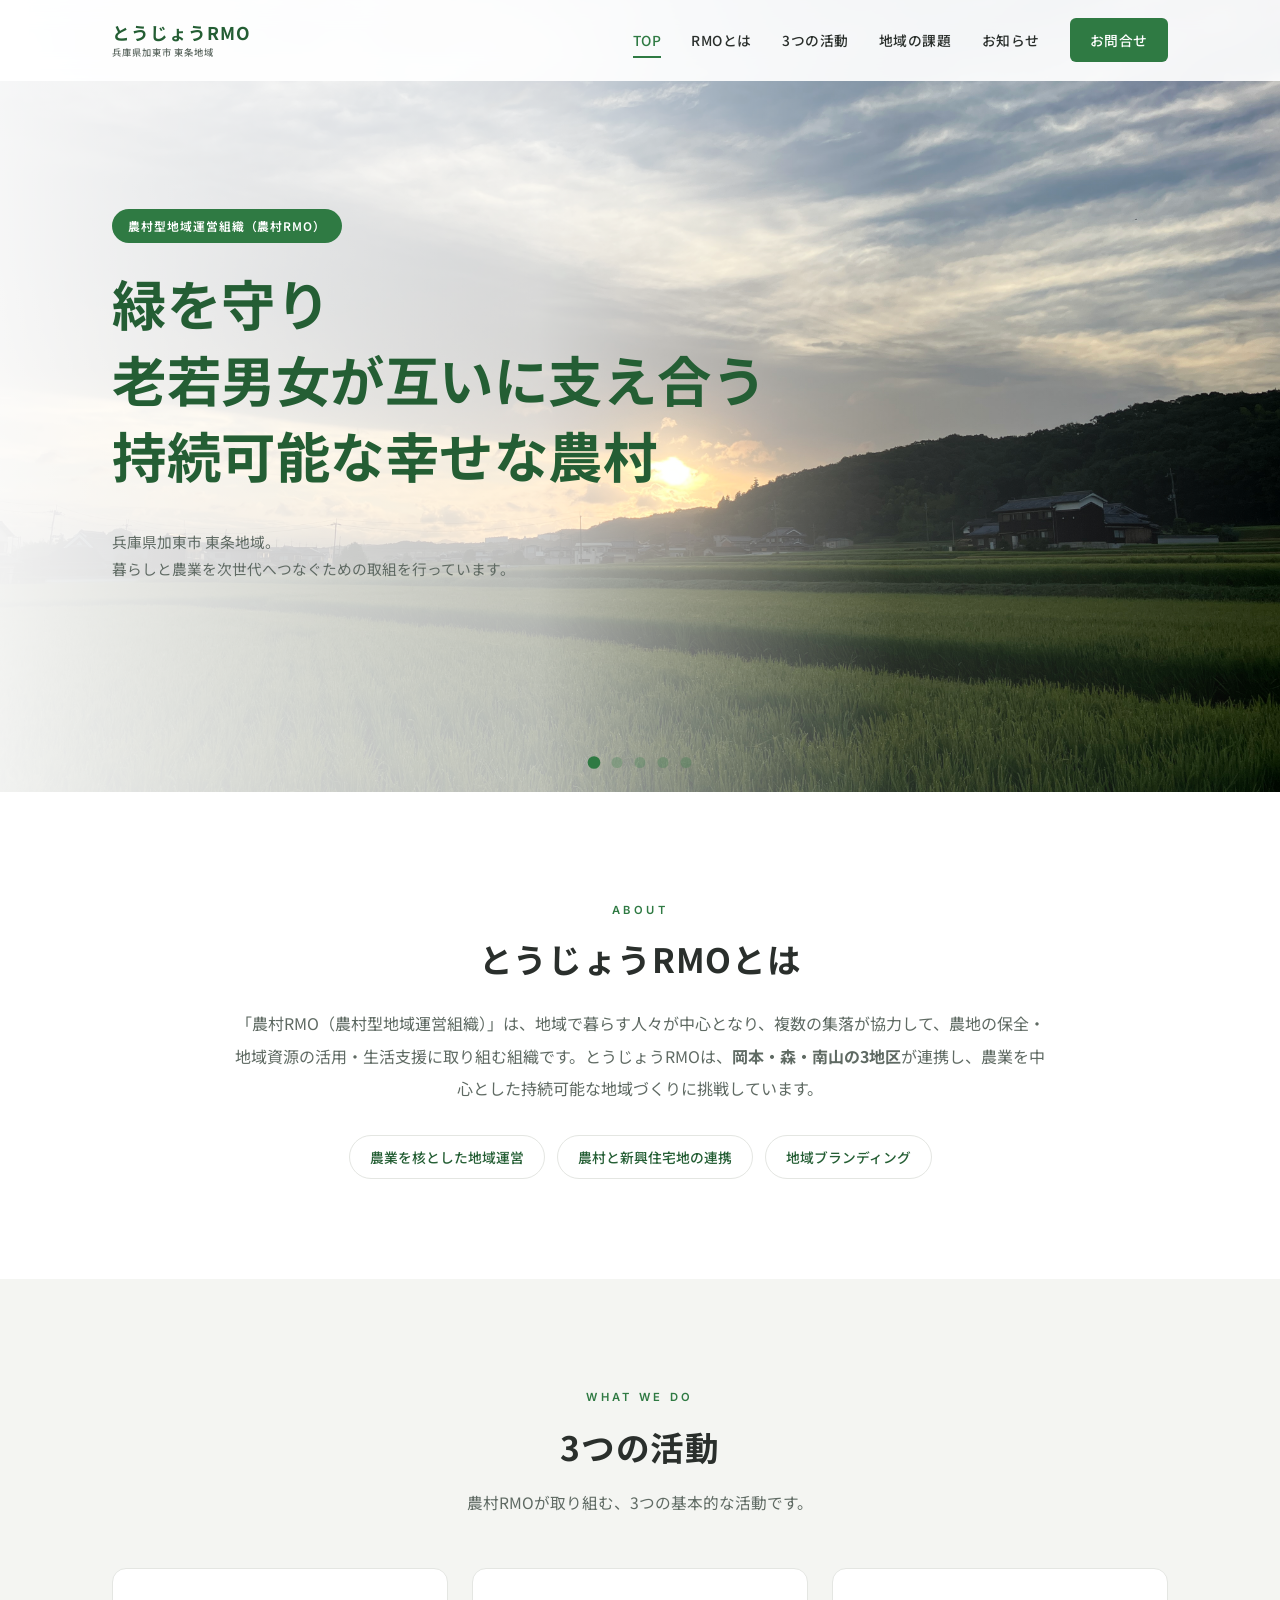
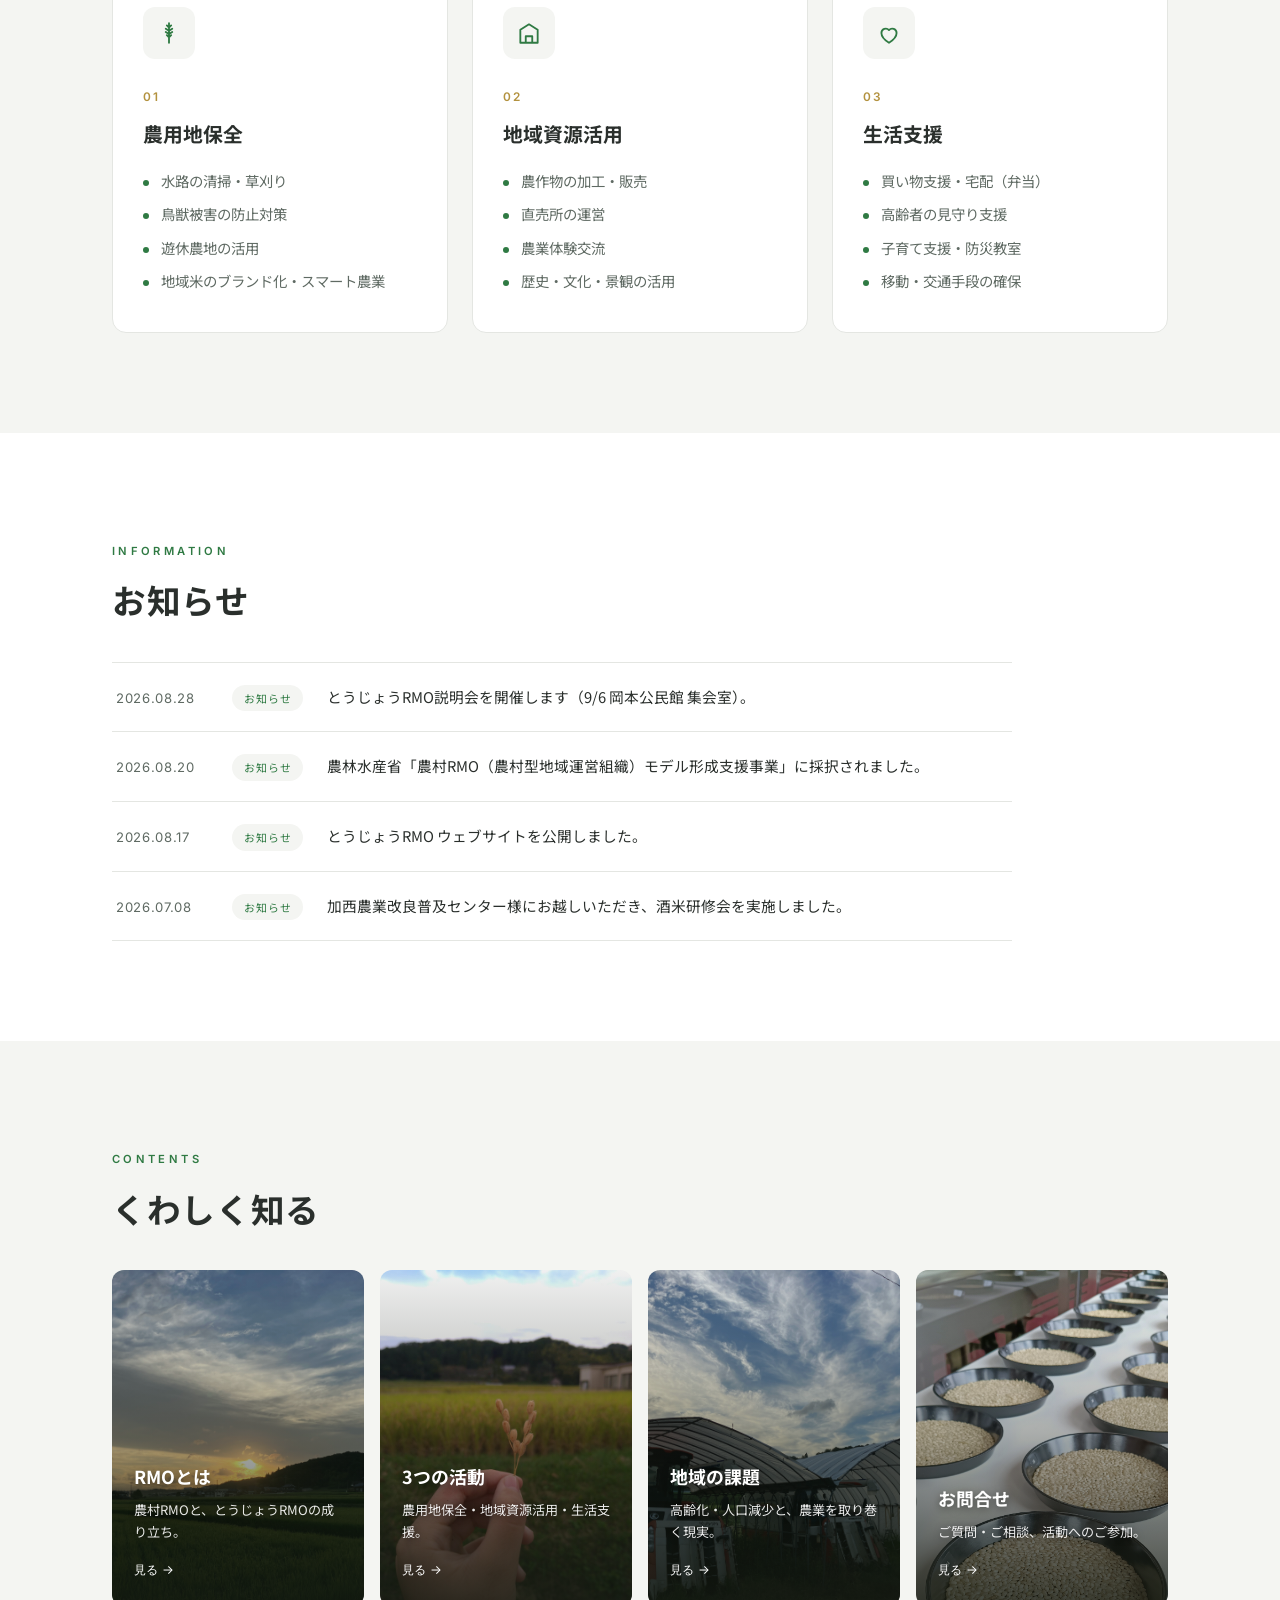
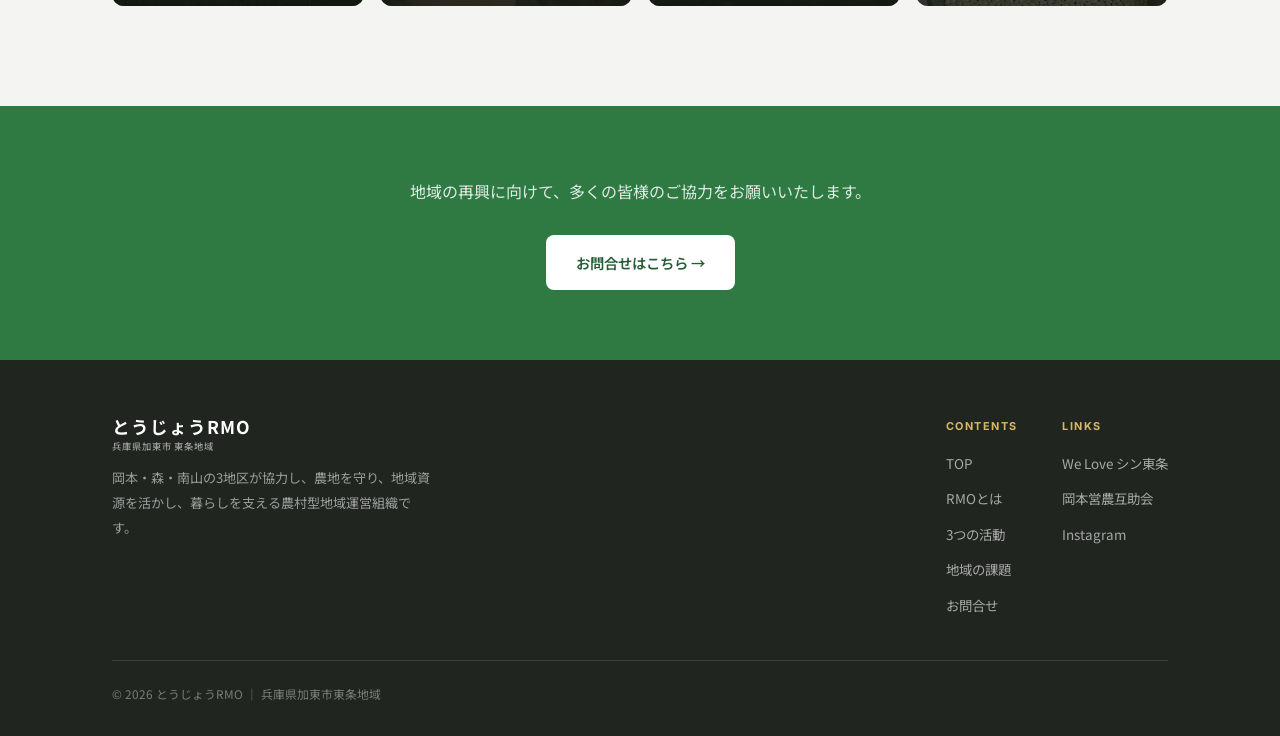
==== index.html @ 8dfe9c31 "Update index.html" ====
<!DOCTYPE html>
<html lang="ja">
<head>
<meta charset="UTF-8">
<meta name="viewport" content="width=device-width, initial-scale=1.0, viewport-fit=cover">
<title>とうじょうRMO ｜ 緑を守り 老若男女が互いに支え合う 持続可能な幸せな農村</title>
<meta name="description" content="兵庫県加東市東条地域の農村型地域運営組織（農村RMO）。岡本・森・南山3地区が協力、農用地保全・地域資源活用・生活支援に取り組みます。">
<link rel="preconnect" href="https://fonts.googleapis.com">
<link rel="preconnect" href="https://fonts.gstatic.com" crossorigin>
<link href="https://fonts.googleapis.com/css2?family=Noto+Sans+JP:wght@400;500;600;700&family=Inter:wght@400;500;600;700&display=swap" rel="stylesheet">
<link rel="stylesheet" href="style.css">
</head>
<body>
<!-- ===== ヘッダー（common.js が挿入） ===== -->
<div id="site-header"></div>
<!-- ===== ヒーロー（自動スライド／3秒で分かる） ===== -->
<section class="hero">
  <div class="slides" id="slides">
    <div class="slide active"><img src="images/hero1.jpg" alt="東条地域の田園風景"></div>
    <div class="slide"><img src="images/hero2.jpg" alt="東条地域の田園風景"></div>
    <div class="slide"><img src="images/hero3.jpg" alt="東条地域の田園風景"></div>
    <div class="slide"><img src="images/hero4.jpg" alt="東条地域の田園風景"></div>
    <div class="slide"><img src="images/hero5.jpg" alt="東条地域の田園風景"></div>
  </div>
  <div class="wrap hero-copy">
    <span class="badge">農村型地域運営組織（農村RMO）</span>
    <h1>緑を守り<br>老若男女が互いに支え合う<br>持続可能な幸せな農村</h1>
    <p class="sub">兵庫県加東市 東条地域。<br>暮らしと農業を次世代へつなぐための取組を行っています。</p>
  </div>
  <div class="hero-dots" id="heroDots">
    <button class="active" data-i="0" aria-label="スライド1"></button>
    <button data-i="1" aria-label="スライド2"></button>
    <button data-i="2" aria-label="スライド3"></button>
    <button data-i="3" aria-label="スライド4"></button>
    <button data-i="4" aria-label="スライド5"></button>
  </div>
</section>
<!-- ===== とうじょうRMOとは（要約） ===== -->
<section class="section">
  <div class="wrap">
    <div class="intro reveal">
      <span class="eyebrow">About</span>
      <h2 class="sec-title">とうじょうRMOとは</h2>
      <p>「農村RMO（農村型地域運営組織）」は、地域で暮らす人々が中心となり、複数の集落が協力して、農地の保全・地域資源の活用・生活支援に取り組む組織です。とうじょうRMOは、<b>岡本・森・南山の3地区</b>が連携し、農業を中心とした持続可能な地域づくりに挑戦しています。</p>
      <div class="keywords">
        <span>農業を核とした地域運営</span>
        <span>農村と新興住宅地の連携</span>
        <span>地域ブランディング</span>
      </div>
    </div>
  </div>
</section>
<!-- ===== 3つの活動（Word準拠） ===== -->
<section class="section gray">
  <div class="wrap">
    <div class="acts-head reveal">
      <span class="eyebrow">What We Do</span>
      <h2 class="sec-title">3つの活動</h2>
      <p class="sec-lead" style="margin-left:auto;margin-right:auto;">農村RMOが取り組む、3つの基本的な活動です。</p>
    </div>
    <div class="acts">
      <div class="act reveal">
        <div class="ic">
          <svg width="26" height="26" viewBox="0 0 24 24" fill="none"><path d="M12 3v18 M12 7l-2-2 M12 10l-3-2 M12 13l-3-2 M12 16l-2-2 M12 7l2-2 M12 10l3-2 M12 13l3-2 M12 16l2-2" stroke="#2f7a43" stroke-width="1.7" stroke-linecap="round" stroke-linejoin="round"/></svg>
        </div>
        <span class="no">01</span>
        <h3>農用地保全</h3>
        <ul>
          <li>水路の清掃・草刈り</li>
          <li>鳥獣被害の防止対策</li>
          <li>遊休農地の活用</li>
          <li>地域米のブランド化・スマート農業</li>
        </ul>
      </div>
      <div class="act reveal">
        <div class="ic">
          <svg width="26" height="26" viewBox="0 0 24 24" fill="none"><path d="M4 21V9l8-5 8 5v12M4 21h16M9 21v-6h6v6" stroke="#2f7a43" stroke-width="1.7" stroke-linecap="round" stroke-linejoin="round"/></svg>
        </div>
        <span class="no">02</span>
        <h3>地域資源活用</h3>
        <ul>
          <li>農作物の加工・販売</li>
          <li>直売所の運営</li>
          <li>農業体験交流</li>
          <li>歴史・文化・景観の活用</li>
        </ul>
      </div>
      <div class="act reveal">
        <div class="ic">
          <svg width="26" height="26" viewBox="0 0 24 24" fill="none"><path d="M12 21s-7-4.35-7-9a4 4 0 0 1 7-2.65A4 4 0 0 1 19 12c0 4.65-7 9-7 9z" stroke="#2f7a43" stroke-width="1.7" stroke-linecap="round" stroke-linejoin="round"/></svg>
        </div>
        <span class="no">03</span>
        <h3>生活支援</h3>
        <ul>
          <li>買い物支援・宅配（弁当）</li>
          <li>高齢者の見守り支援</li>
          <li>子育て支援・防災教室</li>
          <li>移動・交通手段の確保</li>
        </ul>
      </div>
    </div>
  </div>
</section>
<!-- ===== お知らせ（JSONで管理） ===== -->
<section class="section" id="news">
  <div class="wrap">
    <div class="acts-head reveal" style="text-align:left;margin-bottom:36px;">
      <span class="eyebrow">Information</span>
      <h2 class="sec-title">お知らせ</h2>
    </div>
    <div class="news-list reveal" id="newsList"></div>
  </div>
</section>
<!-- ===== コンテンツ ナビ（各タイルにヒーロー画像／リンク先ページと同じ画像） ===== -->
<section class="section gray">
  <div class="wrap">
    <div class="acts-head reveal" style="text-align:left;margin-bottom:36px;">
      <span class="eyebrow">Contents</span>
      <h2 class="sec-title">くわしく知る</h2>
    </div>
    <div class="menu-grid reveal">
      <a href="about.html" class="menu-card">
        <img src="images/hero1.jpg" alt="RMOとは">
        <div class="menu-body">
          <h3>RMOとは</h3>
          <p>農村RMOと、とうじょうRMOの成り立ち。</p>
          <span class="go">見る →</span>
        </div>
      </a>
      <a href="solutions.html" class="menu-card">
        <img src="images/hero2.jpg" alt="3つの活動">
        <div class="menu-body">
          <h3>3つの活動</h3>
          <p>農用地保全・地域資源活用・生活支援。</p>
          <span class="go">見る →</span>
        </div>
      </a>
      <a href="challenges.html" class="menu-card">
        <img src="images/hero3.jpg" alt="地域の課題">
        <div class="menu-body">
          <h3>地域の課題</h3>
          <p>高齢化・人口減少と、農業を取り巻く現実。</p>
          <span class="go">見る →</span>
        </div>
      </a>
      <a href="contact.html" class="menu-card">
        <img src="images/hero4.jpg" alt="お問合せ">
        <div class="menu-body">
          <h3>お問合せ</h3>
          <p>ご質問・ご相談、活動へのご参加。</p>
          <span class="go">見る →</span>
        </div>
      </a>
    </div>
  </div>
</section>
<!-- ===== CTA ===== -->
<section class="cta">
  <div class="wrap">
    <p>地域の再興に向けて、多くの皆様のご協力をお願いいたします。</p>
    <a href="contact.html" class="btn">お問合せはこちら →</a>
  </div>
</section>
<!-- ===== フッター（common.js が挿入） ===== -->
<div id="site-footer"></div>

<!-- 共通のメニューバー・フッター・メニュー動作・reveal は common.js が担当 -->
<script src="common.js"></script>
<script>
/* ↓ このページ（トップ）だけの動き：ヒーロースライド と お知らせ読み込み */

/* ヒーロー自動スライド */
const slides=[...document.querySelectorAll('.slide')];
const dots=[...document.querySelectorAll('.hero-dots button')];
let cur=0,timer;
function show(i){cur=i;slides.forEach((s,n)=>s.classList.toggle('active',n===i));dots.forEach((b,n)=>b.classList.toggle('active',n===i));}
function next(){show((cur+1)%slides.length);}
function play(){timer=setInterval(next,5000);}
dots.forEach(b=>b.addEventListener('click',()=>{show(+b.dataset.i);clearInterval(timer);play();}));
play();

/* お知らせ（news.json） */
fetch('news.json').then(r=>r.json()).then(items=>{
  document.getElementById('newsList').innerHTML=items.map(n=>{
    const d=new Date(n.date);
    const date=`${d.getFullYear()}.${String(d.getMonth()+1).padStart(2,'0')}.${String(d.getDate()).padStart(2,'0')}`;
    const title=n.url?`<a class="title" href="${n.url}">${n.title}</a>`:`<span class="title">${n.title}</span>`;
    return `<div class="news-item"><span class="date">${date}</span><span class="cat">${n.category}</span>${title}</div>`;
  }).join('');
}).catch(()=>{});
</script>
</body>
</html>
---- style.css ----
/* =========================================================
   とうじょうRMO  共通スタイル  style.css
   白ベース × 薄いグレーの、シンプルで分かりやすいデザイン
   ========================================================= */
*,*::before,*::after{margin:0;padding:0;box-sizing:border-box;}
:root{
  --green:#2f7a43;        /* 見出し・ボタン・リンク */
  --green-deep:#245e34;
  --ink:#2a2f2c;          /* 本文 */
  --ink-soft:#5f6a63;     /* 補足文 */
  --line:#e4e6e2;         /* 罫線 */
  --white:#ffffff;
  --gray:#f4f5f2;         /* 薄いグレー背景 */
  --gray2:#eef0ec;
  --gold:#b3923f;
  --ease:cubic-bezier(.22,.61,.36,1);
}
html{scroll-behavior:smooth;-webkit-font-smoothing:antialiased;}
body{
  font-family:"Noto Sans JP",sans-serif;
  color:var(--ink);
  background:var(--white);
  line-height:1.9;
  font-weight:400;
  overflow-x:hidden;
}
img{max-width:100%;display:block;}
a{color:inherit;text-decoration:none;}
.wrap{max-width:1120px;margin:0 auto;padding:0 32px;}
/* ---------- 見出し部品 ---------- */
.eyebrow{
  font-family:"Inter",sans-serif;font-weight:600;letter-spacing:.3em;
  font-size:.7rem;text-transform:uppercase;color:var(--green);
}
.sec-title{
  font-weight:700;font-size:clamp(1.5rem,3.4vw,2.1rem);
  color:var(--ink);line-height:1.5;margin-top:12px;letter-spacing:.02em;
}
.sec-lead{margin-top:16px;color:var(--ink-soft);font-weight:400;font-size:.98rem;max-width:660px;}
/* ---------- ヘッダー ---------- */
header{
  position:fixed;top:0;left:0;right:0;z-index:100;
  padding:18px 0;background:rgba(255,255,255,.92);
  backdrop-filter:blur(12px);transition:.4s var(--ease);
  border-bottom:1px solid transparent;
}
header.scrolled{padding:12px 0;border-bottom:1px solid var(--line);box-shadow:0 4px 20px -16px rgba(0,0,0,.3);}
.nav{display:flex;align-items:center;justify-content:space-between;}
.logo{display:flex;flex-direction:column;justify-content:center;
  font-weight:700;letter-spacing:.06em;font-size:1.1rem;color:var(--green-deep);
  line-height:1.3;white-space:nowrap;}
.logo small{display:block;font-family:"Noto Sans JP";font-weight:500;
  font-size:.58rem;letter-spacing:.1em;color:var(--ink-soft);margin-top:1px;white-space:nowrap;}
.nav-links{display:flex;gap:30px;align-items:center;}
.nav-links a{font-size:.86rem;font-weight:500;letter-spacing:.04em;color:var(--ink);
  position:relative;transition:color .3s;}
.nav-links a::after{content:"";position:absolute;left:0;bottom:-5px;width:0;height:2px;
  background:var(--green);transition:width .3s var(--ease);}
.nav-links a:hover{color:var(--green);}
.nav-links a:hover::after{width:100%;}
.nav-links .btn-nav{background:var(--green);color:#fff;padding:9px 20px;border-radius:6px;}
.nav-links .btn-nav::after{display:none;}
.nav-links .btn-nav:hover{background:var(--green-deep);color:#fff;}
/* いま開いているページのメニューを強調 */
.nav-links a.current{color:var(--green);}
.nav-links a.current::after{width:100%;}
.nav-links .btn-nav.current{color:#fff;}
.burger{display:none;flex-direction:column;gap:6px;background:none;border:none;cursor:pointer;padding:8px;z-index:110;}
.burger span{width:24px;height:2px;background:var(--ink);transition:.3s;}
.burger.open span:nth-child(1){transform:translateY(8px) rotate(45deg);}
.burger.open span:nth-child(2){opacity:0;}
.burger.open span:nth-child(3){transform:translateY(-8px) rotate(-45deg);}
/* ---------- ヒーロー（自動スライド） ---------- */
.hero{position:relative;height:88vh;min-height:540px;overflow:hidden;background:var(--gray);}
.slides{position:absolute;inset:0;}
.slide{position:absolute;inset:0;opacity:0;transition:opacity 1.4s var(--ease);}
.slide.active{opacity:1;}
.slide::after{content:"";position:absolute;inset:0;
  background:linear-gradient(90deg,rgba(255,255,255,.94) 0%,rgba(255,255,255,.7) 42%,rgba(255,255,255,.15) 70%,transparent 100%);}
.slide img{width:100%;height:100%;object-fit:cover;
  animation:zoom 9s ease-in-out infinite alternate;}
@keyframes zoom{from{transform:scale(1);}to{transform:scale(1.08);}}
.hero-copy{position:absolute;inset:0;z-index:3;display:flex;flex-direction:column;justify-content:center;}
.hero-copy .badge{display:inline-block;align-self:flex-start;background:var(--green);color:#fff;
  font-size:.74rem;font-weight:600;letter-spacing:.08em;padding:6px 16px;border-radius:30px;margin-bottom:22px;}
.hero-copy h1{font-weight:700;font-size:clamp(1.9rem,5vw,3.4rem);line-height:1.4;
  color:var(--green-deep);margin-bottom:20px;letter-spacing:.01em;}
.hero-copy .lead{font-weight:500;max-width:520px;color:var(--ink);font-size:clamp(.98rem,2vw,1.12rem);line-height:1.9;}
.hero-copy .sub{font-weight:400;max-width:480px;color:var(--ink-soft);font-size:.92rem;margin-top:14px;}
.hero-dots{position:absolute;bottom:24px;left:50%;transform:translateX(-50%);
  z-index:4;display:flex;gap:12px;}
.hero-dots button{width:11px;height:11px;padding:0;border:none;border-radius:50%;
  background:rgba(47,122,67,.28);cursor:pointer;transition:background .3s,transform .3s;}
.hero-dots button:hover{background:rgba(47,122,67,.55);}
.hero-dots button.active{background:var(--green);transform:scale(1.15);}
/* ---------- セクション ---------- */
.section{padding:100px 0;}
.section.gray{background:var(--gray);}
/* ---------- とうじょうRMOとは（要約ブロック） ---------- */
.intro{max-width:820px;margin:0 auto;text-align:center;}
.intro .sec-title{margin-bottom:22px;}
.intro p{color:var(--ink-soft);font-size:1rem;line-height:2.05;}
.intro .keywords{display:flex;flex-wrap:wrap;gap:12px;justify-content:center;margin-top:30px;}
.intro .keywords span{background:var(--white);border:1px solid var(--line);border-radius:30px;
  padding:8px 20px;font-size:.86rem;color:var(--green-deep);font-weight:500;}
/* ---------- 3つの活動カード ---------- */
.acts-head{text-align:center;margin-bottom:50px;}
.acts{display:grid;grid-template-columns:repeat(3,1fr);gap:24px;}
.act{background:var(--white);border:1px solid var(--line);border-radius:14px;
  padding:38px 30px;transition:transform .4s var(--ease),box-shadow .4s var(--ease);}
.act:hover{transform:translateY(-6px);box-shadow:0 24px 50px -34px rgba(0,0,0,.4);}
.act .ic{width:52px;height:52px;border-radius:12px;background:var(--gray);
  display:flex;align-items:center;justify-content:center;margin-bottom:20px;}
.act .no{font-family:"Inter";font-size:.74rem;letter-spacing:.16em;color:var(--gold);font-weight:600;}
.act h3{font-weight:700;font-size:1.24rem;color:var(--ink);margin:6px 0 16px;}
.act ul{list-style:none;display:flex;flex-direction:column;gap:9px;}
.act ul li{position:relative;padding-left:18px;font-size:.9rem;font-weight:400;color:var(--ink-soft);line-height:1.7;}
.act ul li::before{content:"";position:absolute;left:0;top:11px;width:6px;height:6px;border-radius:50%;background:var(--green);}
/* ---------- ニュース ---------- */
.news-list{border-top:1px solid var(--line);max-width:900px;}
.news-item{display:flex;gap:24px;align-items:baseline;flex-wrap:wrap;
  padding:20px 4px;border-bottom:1px solid var(--line);transition:background .3s;}
.news-item:hover{background:rgba(47,122,67,.04);}
.news-item .date{font-family:"Inter";font-size:.82rem;color:var(--ink-soft);letter-spacing:.05em;min-width:92px;}
.news-item .cat{font-size:.68rem;letter-spacing:.08em;color:var(--green);
  background:var(--gray);border-radius:20px;padding:3px 12px;white-space:nowrap;}
.news-item .title{flex:1;min-width:200px;font-size:.92rem;color:var(--ink);}
.news-item a.title:hover{color:var(--green);}
/* ---------- コンテンツ ナビ ---------- */
.menu-grid{display:grid;grid-template-columns:repeat(4,1fr);gap:16px;}
/* 画像の上に文字を重ね、ヒーロー同様のグラデーション網掛けで文字をはっきりさせる */
.menu-card{position:relative;display:block;border-radius:12px;overflow:hidden;
  aspect-ratio:3/4;background:var(--gray);
  transition:transform .3s var(--ease),box-shadow .3s var(--ease);}
.menu-card:hover{transform:translateY(-4px);box-shadow:0 24px 46px -30px rgba(0,0,0,.5);}
/* 背景いっぱいのヒーロー画像（リンク先ページと同じ画像） */
.menu-card img{position:absolute;inset:0;width:100%;height:100%;object-fit:cover;
  transition:transform .5s var(--ease);}
.menu-card:hover img{transform:scale(1.06);}
/* 網掛け（下を濃く／上を透明にした暗いグラデーション） */
.menu-card::after{content:"";position:absolute;inset:0;
  background:linear-gradient(180deg,rgba(20,26,18,.05) 0%,rgba(20,26,18,.35) 48%,rgba(20,26,18,.82) 100%);
  transition:background .3s;}
.menu-card:hover::after{background:linear-gradient(180deg,rgba(20,26,18,.1) 0%,rgba(20,26,18,.45) 48%,rgba(20,26,18,.88) 100%);}
/* 画像の上に重ねる文字 */
.menu-card .menu-body{position:absolute;left:0;right:0;bottom:0;z-index:2;padding:22px 22px 24px;}
.menu-card .no{font-family:"Inter";font-size:.74rem;letter-spacing:.14em;color:#e7c877;font-weight:600;}
.menu-card h3{font-weight:700;font-size:1.12rem;color:#fff;margin:0 0 6px;text-shadow:0 2px 8px rgba(0,0,0,.5);}
.menu-card p{font-size:.82rem;color:rgba(255,255,255,.9);text-shadow:0 1px 6px rgba(0,0,0,.5);line-height:1.7;}
.menu-card .go{margin-top:14px;display:inline-flex;align-items:center;gap:6px;
  font-family:"Inter";font-size:.78rem;color:#fff;transition:gap .3s;}
.menu-card:hover .go{gap:12px;}
/* ---------- CTA バンド ---------- */
.cta{background:var(--green);color:#fff;text-align:center;padding:70px 0;}
.cta h2{font-weight:700;font-size:clamp(1.4rem,3vw,1.9rem);margin-bottom:14px;}
.cta p{color:rgba(255,255,255,.85);font-weight:400;margin-bottom:28px;}
.cta .btn{background:#fff;color:var(--green-deep);}
.cta .btn:hover{background:#f0f0ec;}
/* ---------- フッター ---------- */
footer{background:#20261f;color:rgba(255,255,255,.6);padding:56px 0 30px;}
.foot-top{display:flex;justify-content:space-between;gap:36px;flex-wrap:wrap;
  padding-bottom:32px;border-bottom:1px solid rgba(255,255,255,.12);}
.foot-top .logo{color:#fff;}
.foot-top .logo small{color:rgba(255,255,255,.55);}
.foot-top p{font-size:.82rem;font-weight:400;margin-top:14px;max-width:320px;
  color:rgba(255,255,255,.55);line-height:1.9;}
.foot-nav{display:flex;gap:44px;flex-wrap:wrap;}
.foot-col h5{font-family:"Inter";font-size:.68rem;letter-spacing:.14em;
  text-transform:uppercase;color:#d8b866;margin-bottom:14px;}
.foot-col a{display:block;font-size:.84rem;font-weight:400;
  color:rgba(255,255,255,.6);margin-bottom:10px;transition:.3s;}
.foot-col a:hover{color:#fff;}
.foot-bot{display:flex;justify-content:space-between;align-items:center;padding-top:22px;flex-wrap:wrap;gap:12px;}
.foot-bot p{font-size:.74rem;font-weight:400;color:rgba(255,255,255,.4);}
/* ---------- 下層ページ ---------- */
.page-hero{position:relative;height:38vh;min-height:280px;overflow:hidden;display:flex;align-items:flex-end;background:var(--gray);}
.page-hero img{position:absolute;inset:0;width:100%;height:100%;object-fit:cover;}
.page-hero::after{content:"";position:absolute;inset:0;
  background:linear-gradient(90deg,rgba(255,255,255,.92),rgba(255,255,255,.4) 60%,transparent);}
.page-hero .wrap{position:relative;z-index:2;padding-bottom:38px;}
.page-hero h1{font-weight:700;font-size:clamp(1.7rem,4vw,2.5rem);margin-top:10px;color:var(--green-deep);}
.crumbs{padding:20px 0;font-size:.78rem;color:var(--ink-soft);border-bottom:1px solid var(--line);background:var(--white);}
.crumbs a{color:var(--green);}
.article{padding:74px 0;}
.article h2{font-weight:700;font-size:1.36rem;color:var(--ink);margin:44px 0 18px;padding-bottom:12px;border-bottom:2px solid var(--gray2);}
.article h2:first-child{margin-top:0;}
.article h3{font-weight:700;font-size:1.06rem;color:var(--green-deep);margin:28px 0 12px;}
.article p{font-weight:400;color:var(--ink-soft);margin-bottom:18px;line-height:2.05;}
.article ul{list-style:none;margin:0 0 22px;display:flex;flex-direction:column;gap:11px;}
.article ul li{position:relative;padding-left:20px;font-weight:400;color:var(--ink-soft);}
.article ul li::before{content:"";position:absolute;left:0;top:13px;width:6px;height:6px;border-radius:50%;background:var(--green);}
.article ul li b{font-weight:700;color:var(--ink);}
.cards3{display:grid;grid-template-columns:repeat(3,1fr);gap:20px;margin:12px 0 22px;}
.mini-card{background:var(--gray);border:1px solid var(--line);border-radius:12px;padding:28px 24px;}
.mini-card .no{font-family:"Inter";font-weight:600;font-size:1.4rem;color:var(--gold);}
.mini-card h3{margin:6px 0 10px;color:var(--ink);}
.mini-card p{font-size:.86rem;margin:0;}
.back-link{display:inline-flex;align-items:center;gap:8px;margin-top:18px;font-family:"Inter";font-size:.8rem;color:var(--green);}
/* 各活動の一文説明（solutions.html） */
.act-note{margin:16px 0 4px;padding:14px 18px;background:var(--gray);
  border-left:3px solid var(--green);border-radius:0 8px 8px 0;
  font-size:.9rem;color:var(--ink-soft);line-height:1.9;}
/* ---------- お問合せフォーム ---------- */
.form{max-width:620px;}
.form label{display:block;margin-bottom:20px;font-size:.86rem;font-weight:600;color:var(--ink);}
.form input,.form textarea{width:100%;margin-top:8px;padding:13px 15px;
  border:1px solid var(--line);border-radius:8px;background:var(--white);
  font-family:inherit;font-size:.92rem;color:var(--ink);transition:border .3s;}
.form input:focus,.form textarea:focus{outline:none;border-color:var(--green);}
.form textarea{min-height:150px;resize:vertical;}
.btn{display:inline-flex;align-items:center;gap:10px;padding:14px 30px;border:none;border-radius:8px;
  background:var(--green);color:#fff;font-family:inherit;font-weight:600;font-size:.9rem;cursor:pointer;
  transition:transform .3s var(--ease),background .3s;}
.btn:hover{transform:translateY(-2px);background:var(--green-deep);}
.contact-info{margin-top:6px;display:flex;flex-direction:column;gap:12px;}
.contact-info .row{display:flex;gap:16px;font-size:.9rem;font-weight:400;color:var(--ink-soft);}
.contact-info .row b{min-width:80px;font-weight:700;color:var(--ink);}
/* ---------- reveal ---------- */
.reveal{opacity:0;transform:translateY(26px);transition:opacity .8s var(--ease),transform .8s var(--ease);}
.reveal.in{opacity:1;transform:none;}
/* ---------- レスポンシブ ---------- */
@media(max-width:820px){
  /* スマホではヘッダーを不透明な白に（ぼかし・透過をなくす） */
  header{background:#ffffff;-webkit-backdrop-filter:none;backdrop-filter:none;}
  /* メニューを全画面の白背景に（透過をなくす） */
  .nav-links{position:fixed;top:0;left:0;right:0;bottom:0;
    width:100vw;height:100vh;height:100dvh;max-width:none;
    flex-direction:column;justify-content:center;
    background:#ffffff;padding:96px 30px 40px;gap:2px;align-items:stretch;
    overflow-y:auto;-webkit-overflow-scrolling:touch;z-index:105;
    opacity:0;visibility:hidden;transform:translateY(-8px);
    transition:opacity .35s var(--ease),transform .35s var(--ease),visibility .35s;}
  .nav-links.open{opacity:1;visibility:visible;transform:none;}
  .nav-links a{padding:16px 4px;font-size:1.05rem;border-bottom:1px solid var(--line);}
  .nav-links a::after{display:none;}
  .nav-links .btn-nav{text-align:center;margin-top:18px;border-bottom:none;}
  .burger{display:flex;flex:0 0 auto;position:relative;z-index:130;}
  .logo{font-size:1rem;flex:1 1 auto;min-width:0;position:relative;z-index:130;}
  .nav{gap:16px;}
  .section{padding:66px 0;}
  .hero{height:auto;min-height:0;}
  .hero-copy{position:relative;padding:120px 40px 84px;}
  .hero-copy .lead,.hero-copy .sub{max-width:100%;}
  .slides{position:absolute;inset:0;}
  .slide::after{background:linear-gradient(180deg,rgba(255,255,255,.9),rgba(255,255,255,.72) 55%,rgba(255,255,255,.55));}
  .hero-dots{bottom:16px;}
  .acts{grid-template-columns:1fr;}
  .menu-grid{grid-template-columns:1fr 1fr;}
  .menu-card{aspect-ratio:16/10;}
  .cards3{grid-template-columns:1fr;}
  .foot-top{flex-direction:column;}
}
@media(max-width:520px){
  .wrap{padding:0 20px;}
  .logo{font-size:.94rem;}
  .logo small{font-size:.54rem;}
  .hero-copy{padding:104px 28px 72px;}
  .hero-copy h1{font-size:clamp(1.5rem,6.2vw,2rem);}
  .hero-copy .badge{font-size:.68rem;padding:6px 14px;}
  .menu-grid{grid-template-columns:1fr;}
  .menu-card{aspect-ratio:16/9;}
  .news-item{gap:10px 16px;}
  .news-item .date{min-width:78px;}
  .news-item .title{flex:1 1 100%;min-width:0;}
}
/* ---------- 汎用タグ（丸囲みラベル）：全ページで使用可 ---------- */
.tags{display:flex;flex-wrap:wrap;gap:12px;margin-top:24px;}
.tags span{
  background:var(--white);
  border:1px solid var(--line);
  border-radius:30px;
  padding:8px 20px;
  font-size:.86rem;
  color:var(--green-deep);
  font-weight:500;
}
/* 中央寄せしたいときだけ付けるオプション */
.tags.center{justify-content:center;}
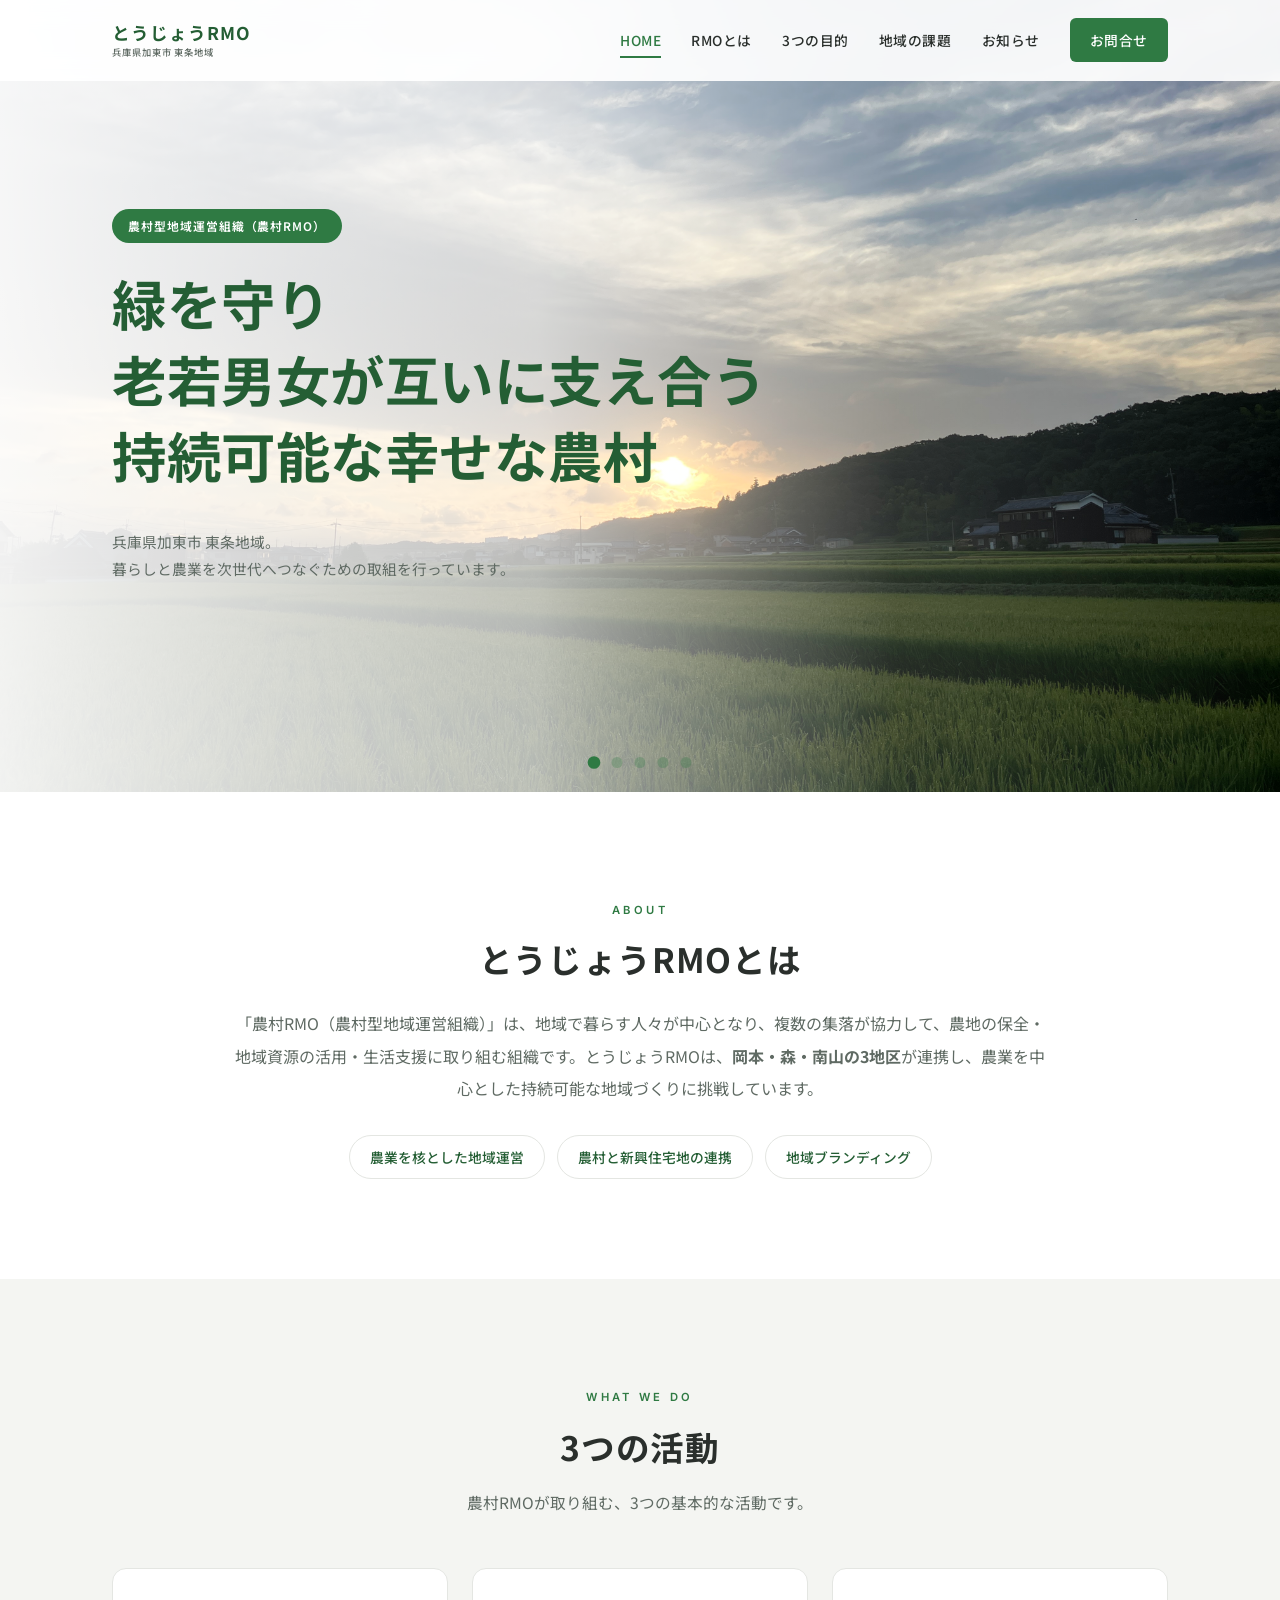
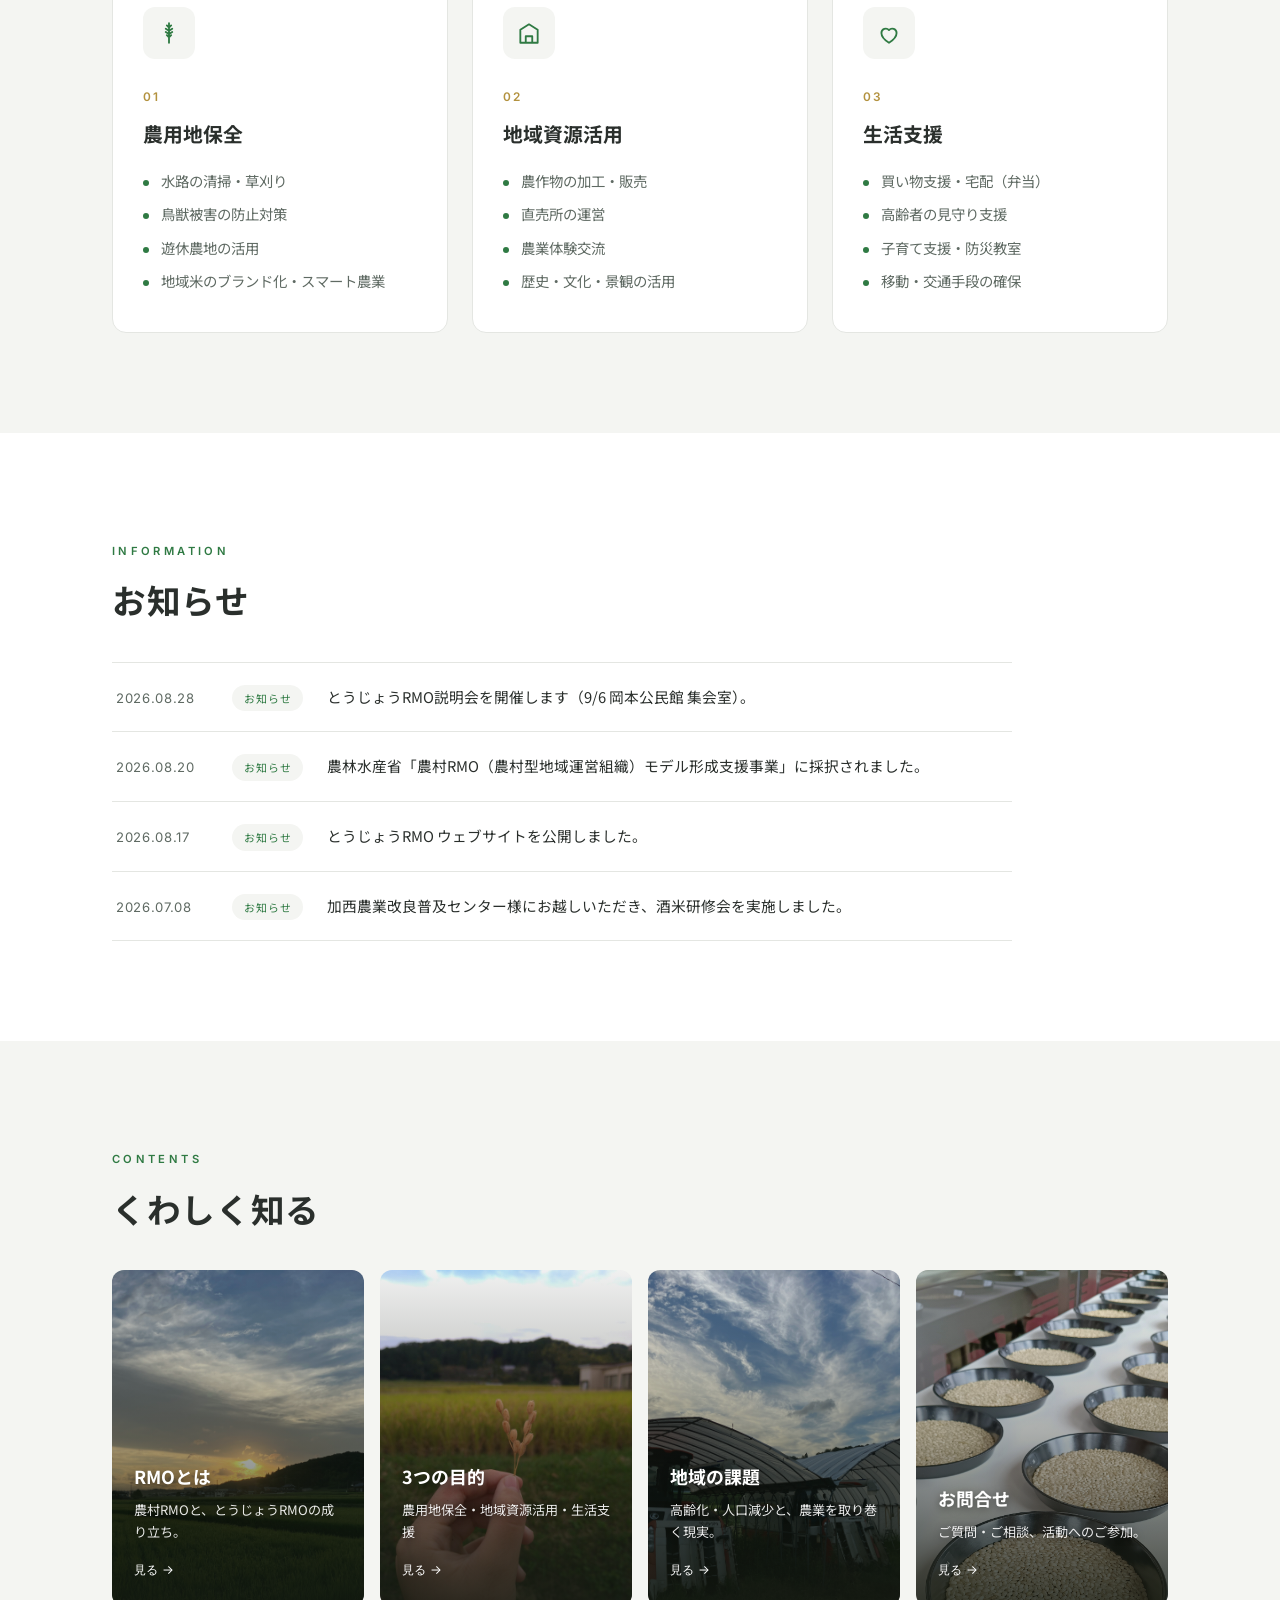
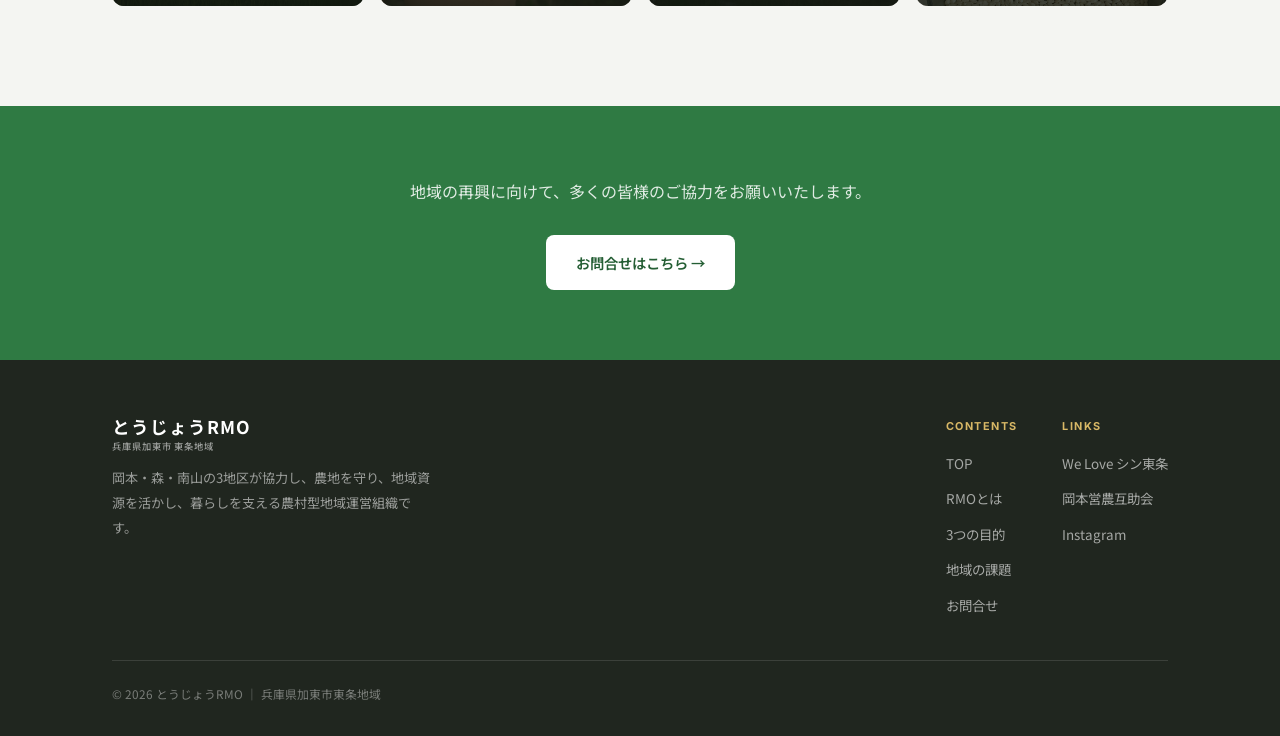
==== commit 830c2111: "Update index.html" ====
--- a/index.html
+++ b/index.html
@@ -3,7 +3,7 @@
 <head>
 <meta charset="UTF-8">
 <meta name="viewport" content="width=device-width, initial-scale=1.0, viewport-fit=cover">
-<title>とうじょうRMO ｜ 緑を守り 老若男女が互いに支え合う 持続可能な幸せな農村</title>
+<title>とうじょうRMO</title>
 <meta name="description" content="兵庫県加東市東条地域の農村型地域運営組織（農村RMO）。岡本・森・南山3地区が協力、農用地保全・地域資源活用・生活支援に取り組みます。">
 <link rel="preconnect" href="https://fonts.googleapis.com">
 <link rel="preconnect" href="https://fonts.gstatic.com" crossorigin>
@@ -21,6 +21,7 @@
     <div class="slide"><img src="images/hero3.jpg" alt="東条地域の田園風景"></div>
     <div class="slide"><img src="images/hero4.jpg" alt="東条地域の田園風景"></div>
     <div class="slide"><img src="images/hero5.jpg" alt="東条地域の田園風景"></div>
+    <div class="slide"><img src="images/hero6.jpg" alt="東条地域の田園風景"></div>
   </div>
   <div class="wrap hero-copy">
     <span class="badge">農村型地域運営組織（農村RMO）</span>
@@ -130,8 +131,8 @@
       <a href="solutions.html" class="menu-card">
         <img src="images/hero2.jpg" alt="3つの活動">
         <div class="menu-body">
-          <h3>3つの活動</h3>
-          <p>農用地保全・地域資源活用・生活支援。</p>
+          <h3>3つの目的</h3>
+          <p>農用地保全・地域資源活用・生活支援</p>
           <span class="go">見る →</span>
         </div>
       </a>
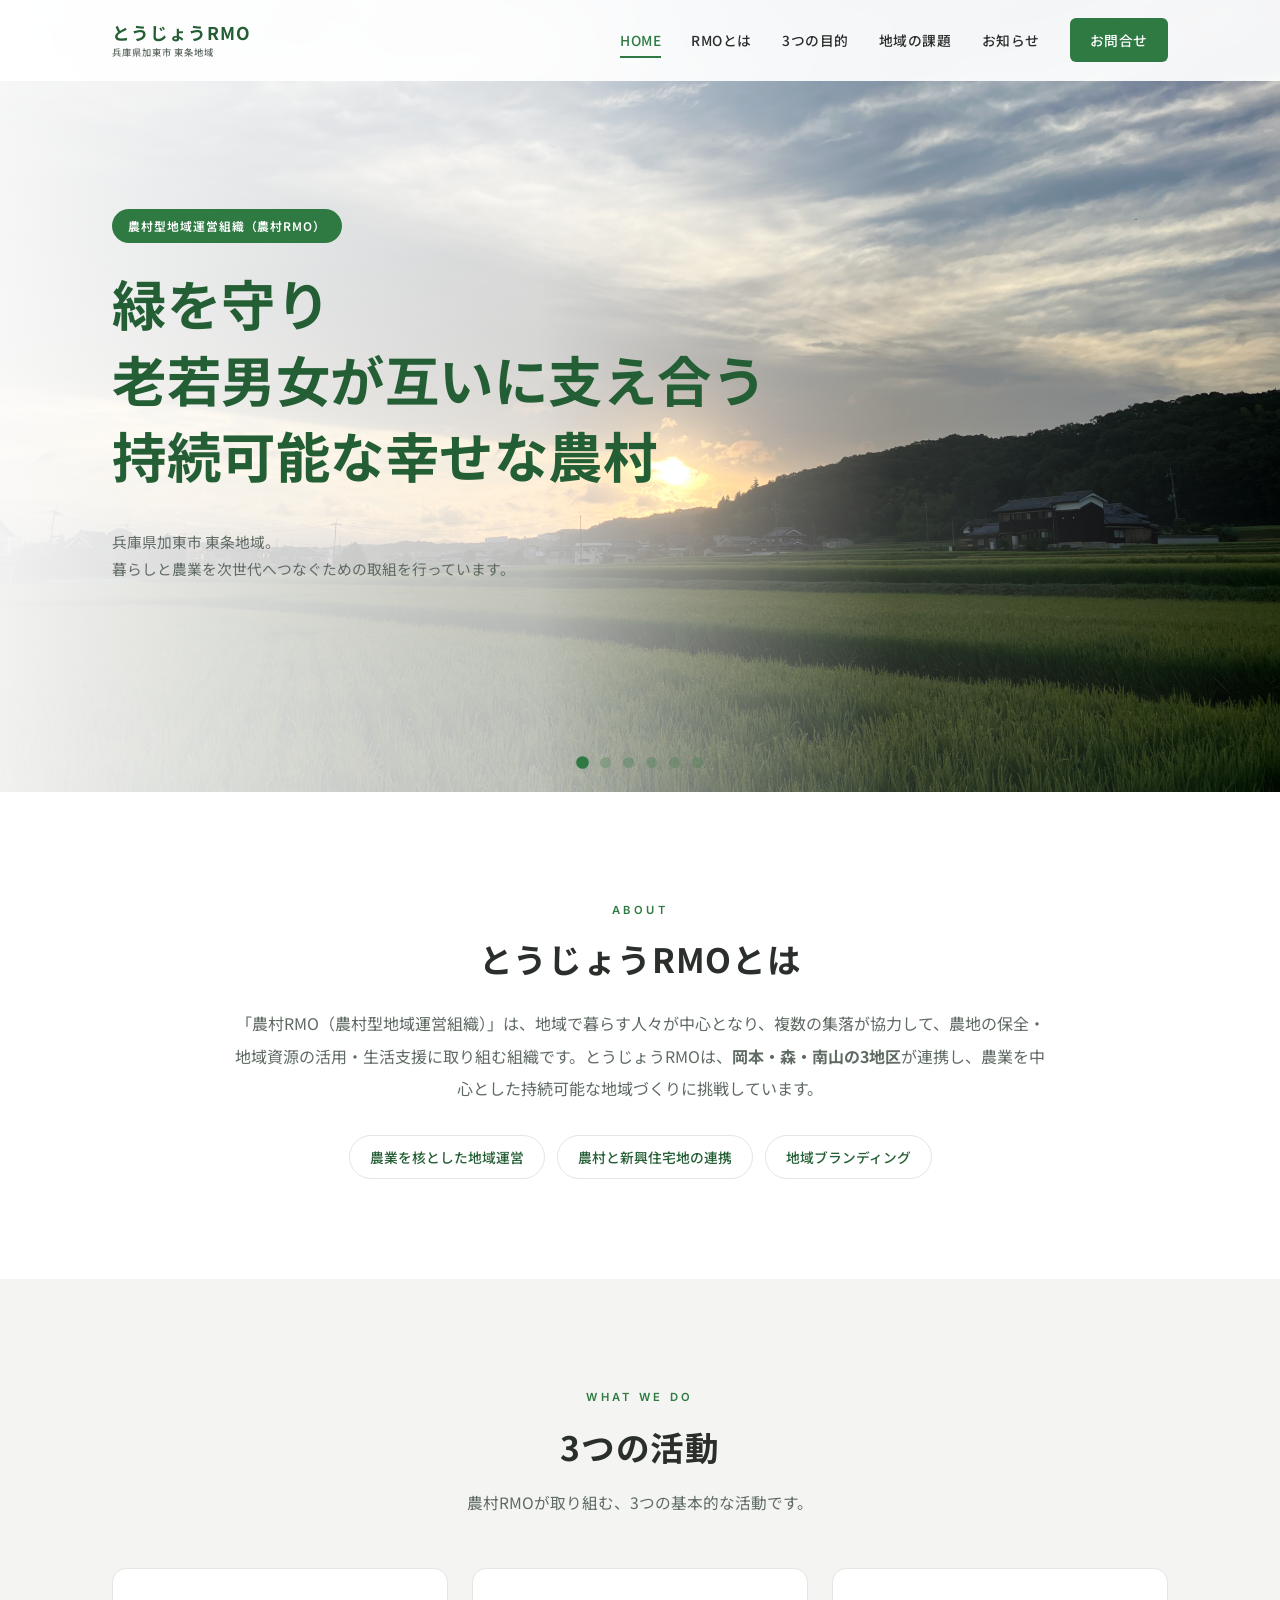
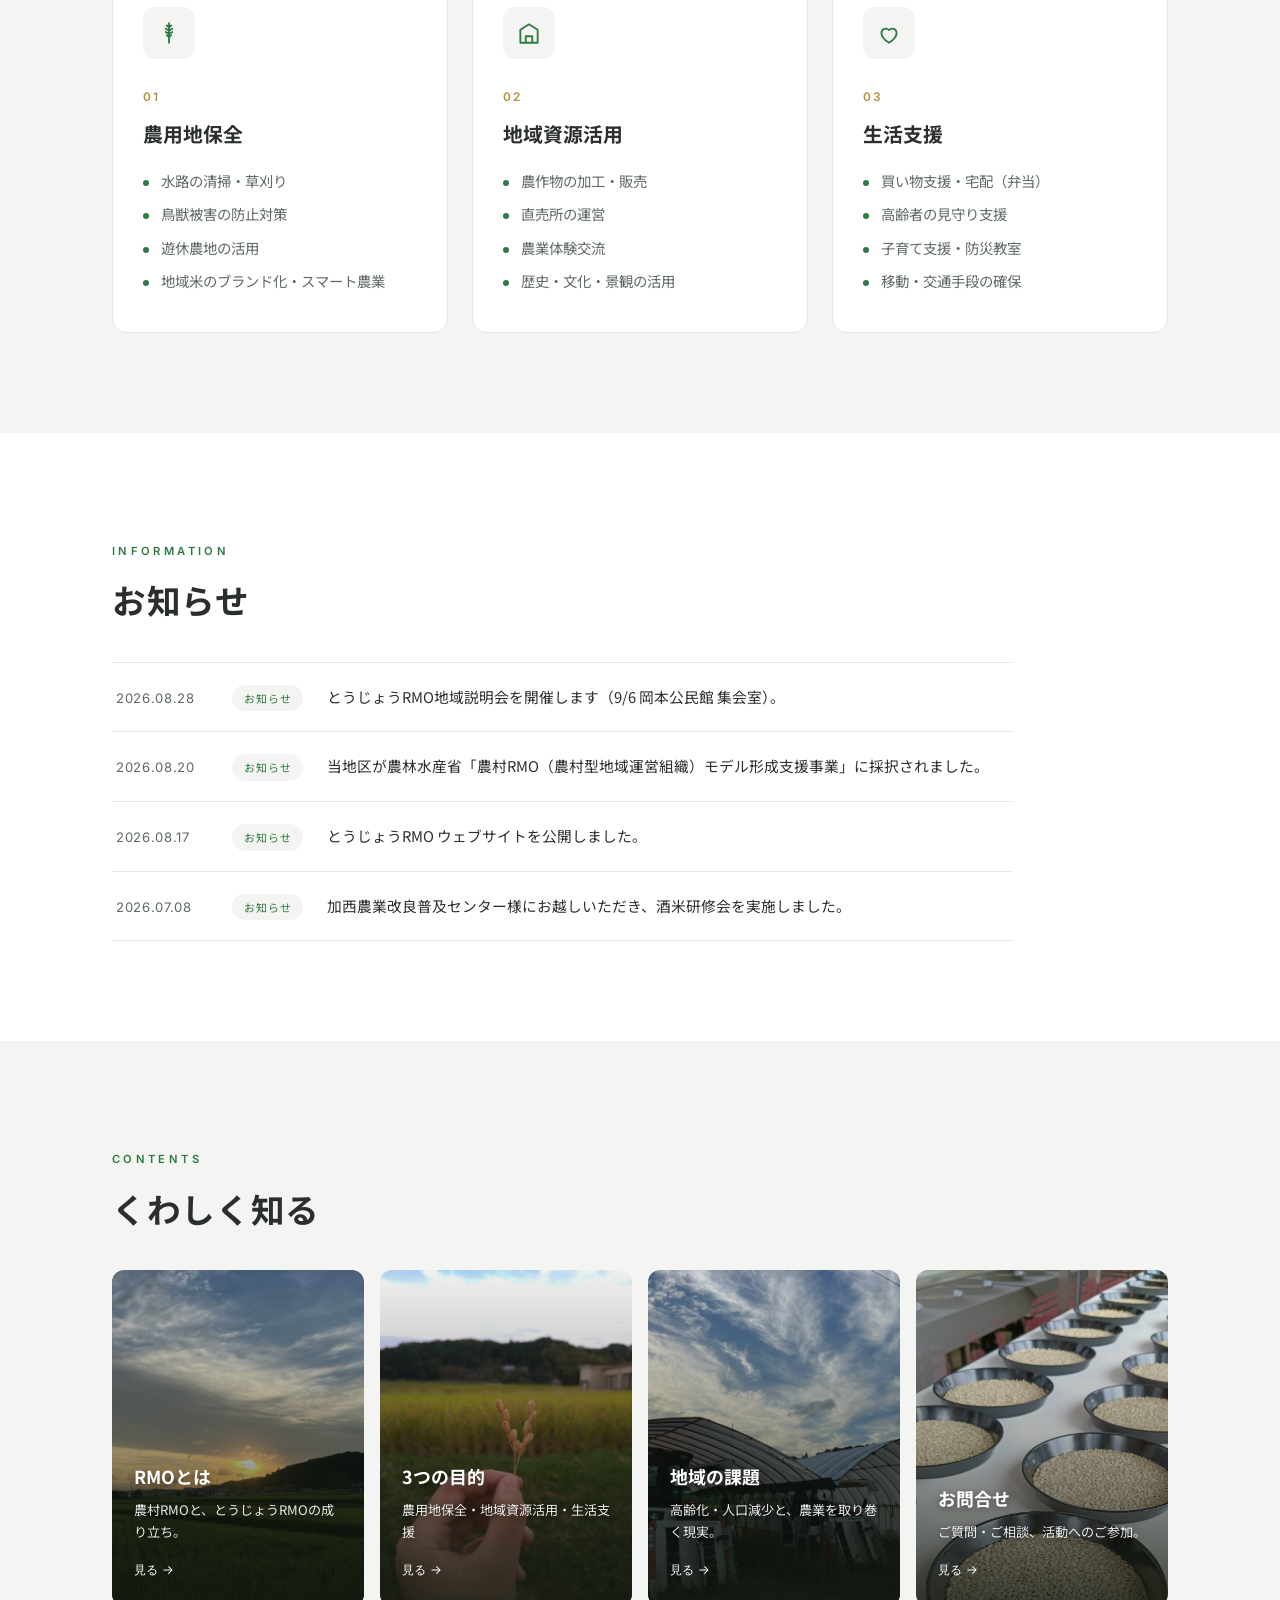
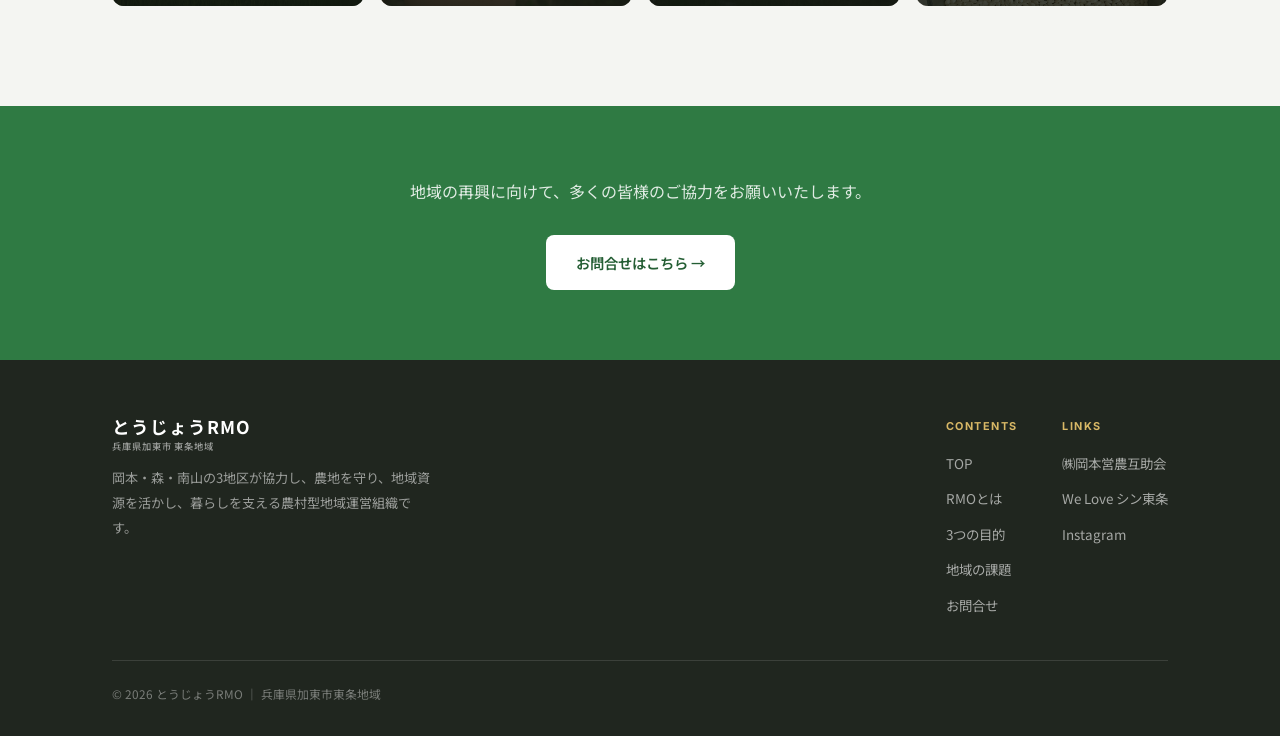
==== commit 44a30aa1: "Update index.html" ====
--- a/index.html
+++ b/index.html
@@ -34,6 +34,7 @@
     <button data-i="2" aria-label="スライド3"></button>
     <button data-i="3" aria-label="スライド4"></button>
     <button data-i="4" aria-label="スライド5"></button>
+    <button data-i="4" aria-label="スライド6"></button>
   </div>
 </section>
 <!-- ===== とうじょうRMOとは（要約） ===== -->
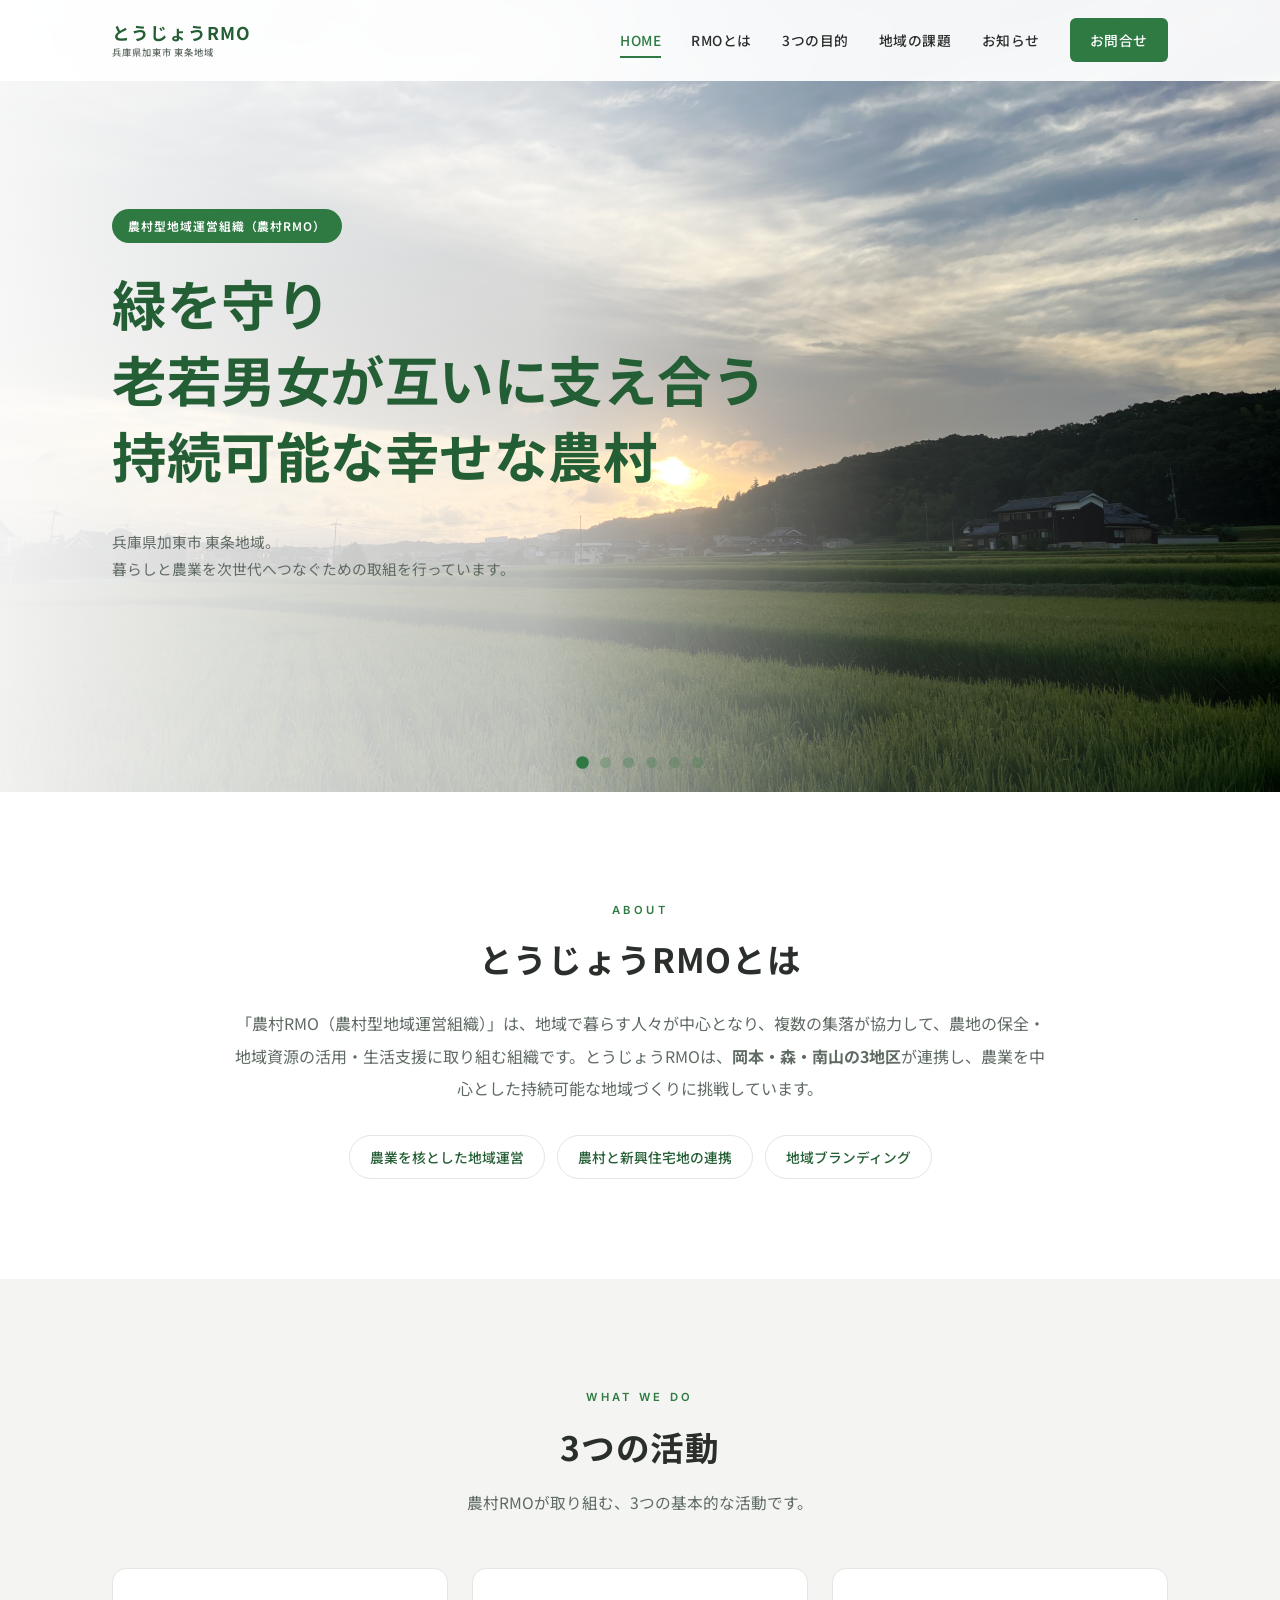
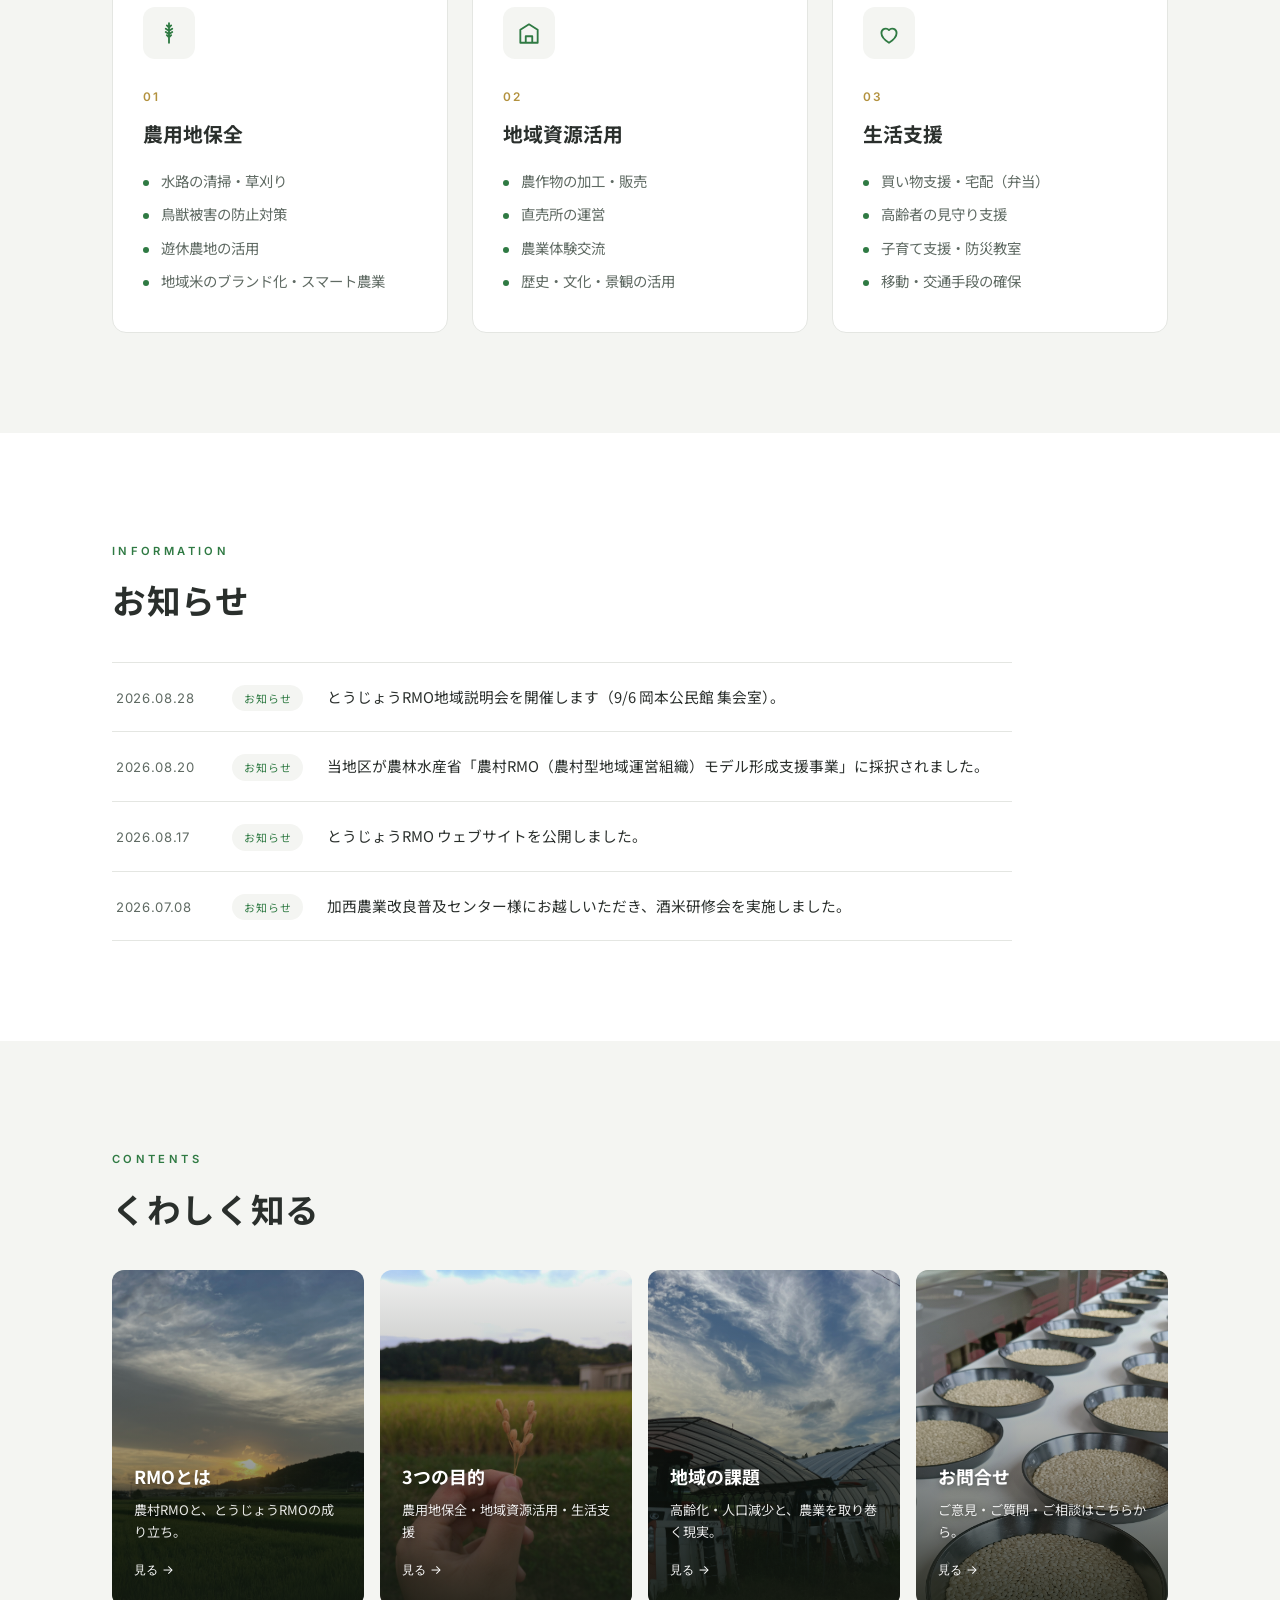
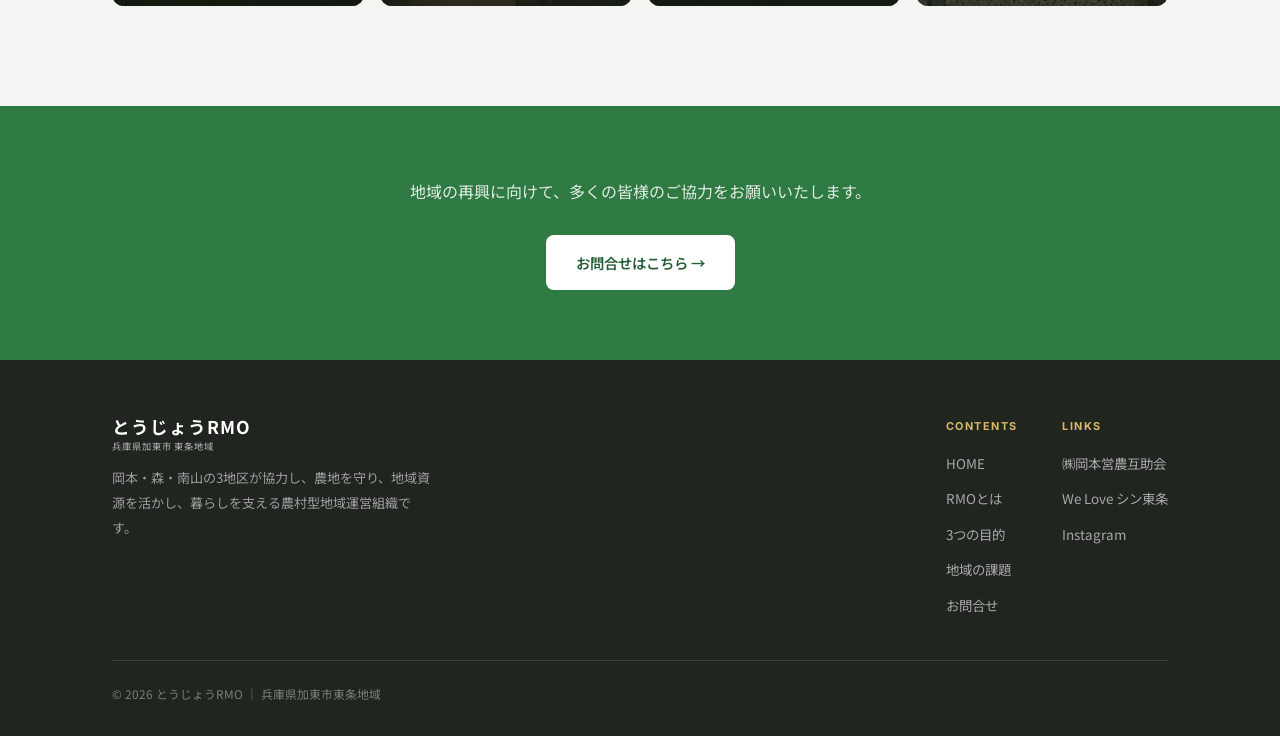
==== commit 6c6a3b90: "Update index.html" ====
--- a/index.html
+++ b/index.html
@@ -149,7 +149,7 @@
         <img src="images/hero4.jpg" alt="お問合せ">
         <div class="menu-body">
           <h3>お問合せ</h3>
-          <p>ご質問・ご相談、活動へのご参加。</p>
+          <p>ご意見・ご質問・ご相談はこちらから。</p>
           <span class="go">見る →</span>
         </div>
       </a>
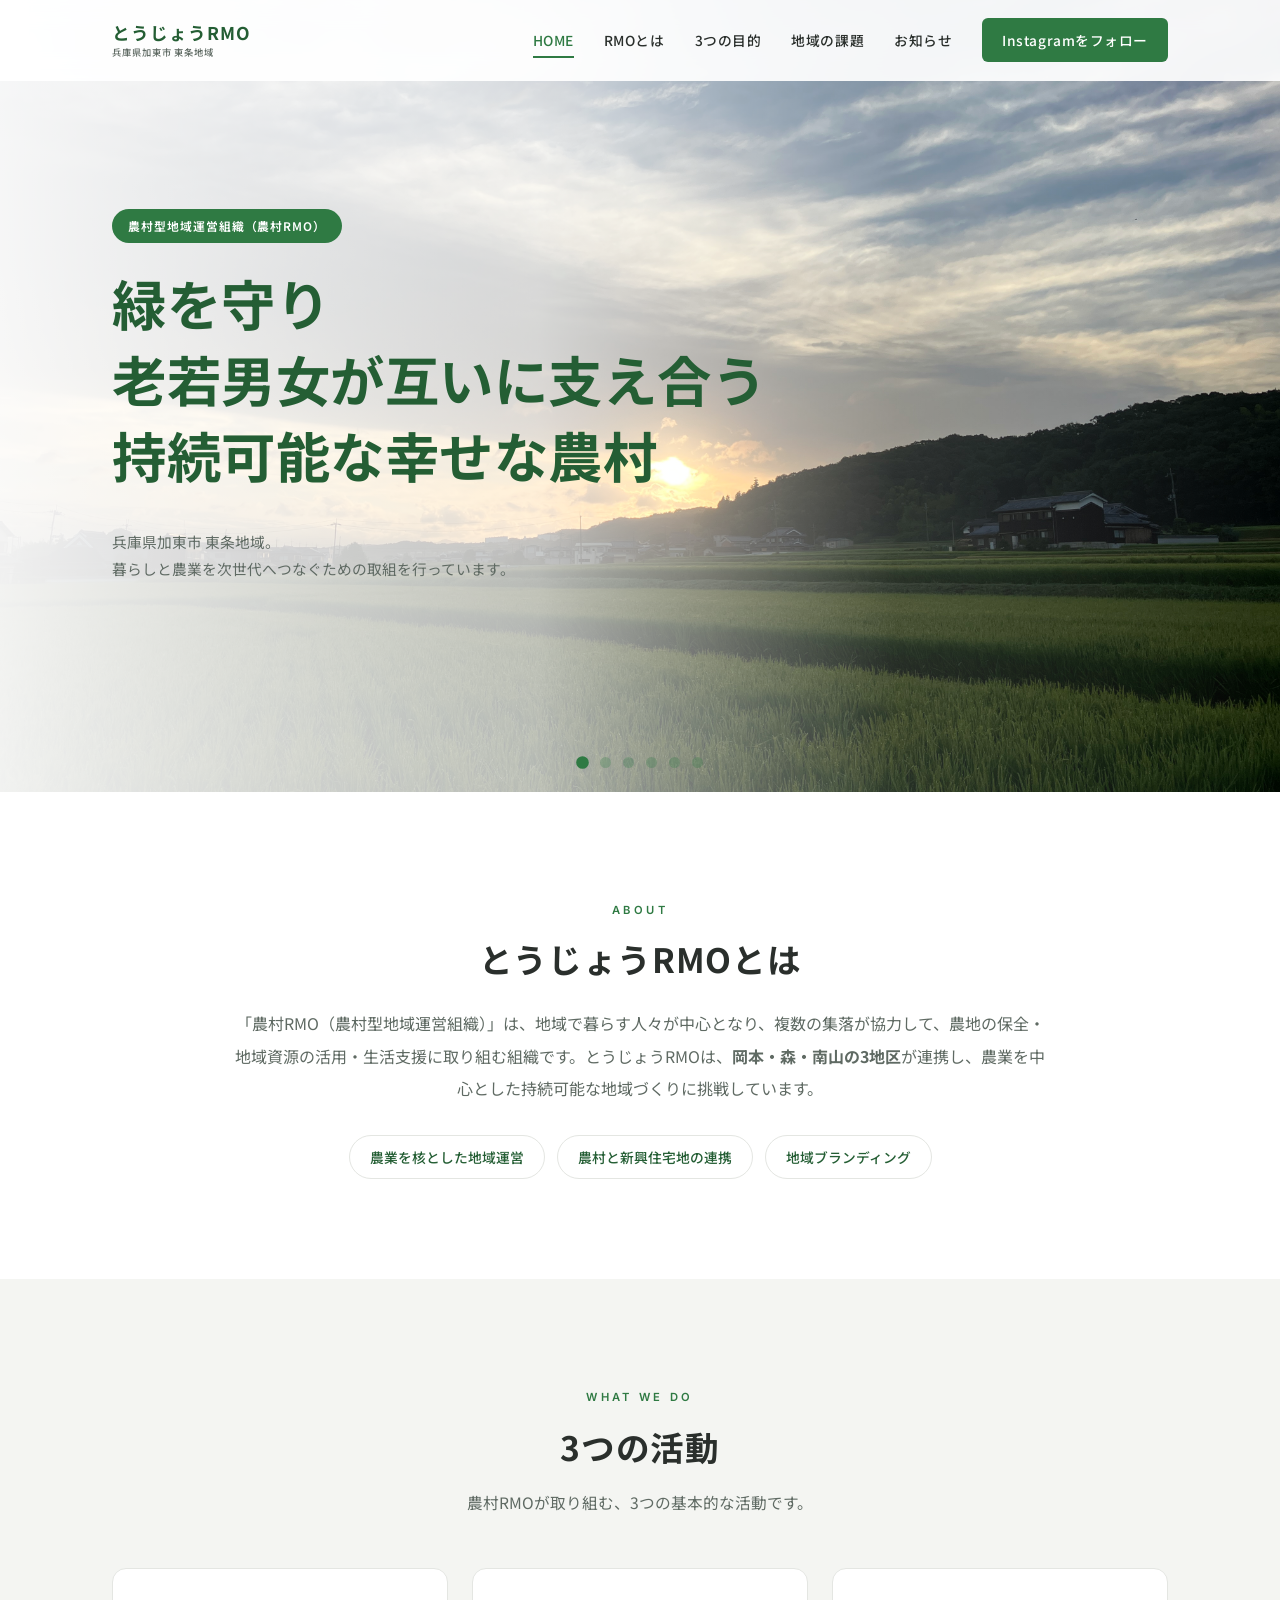
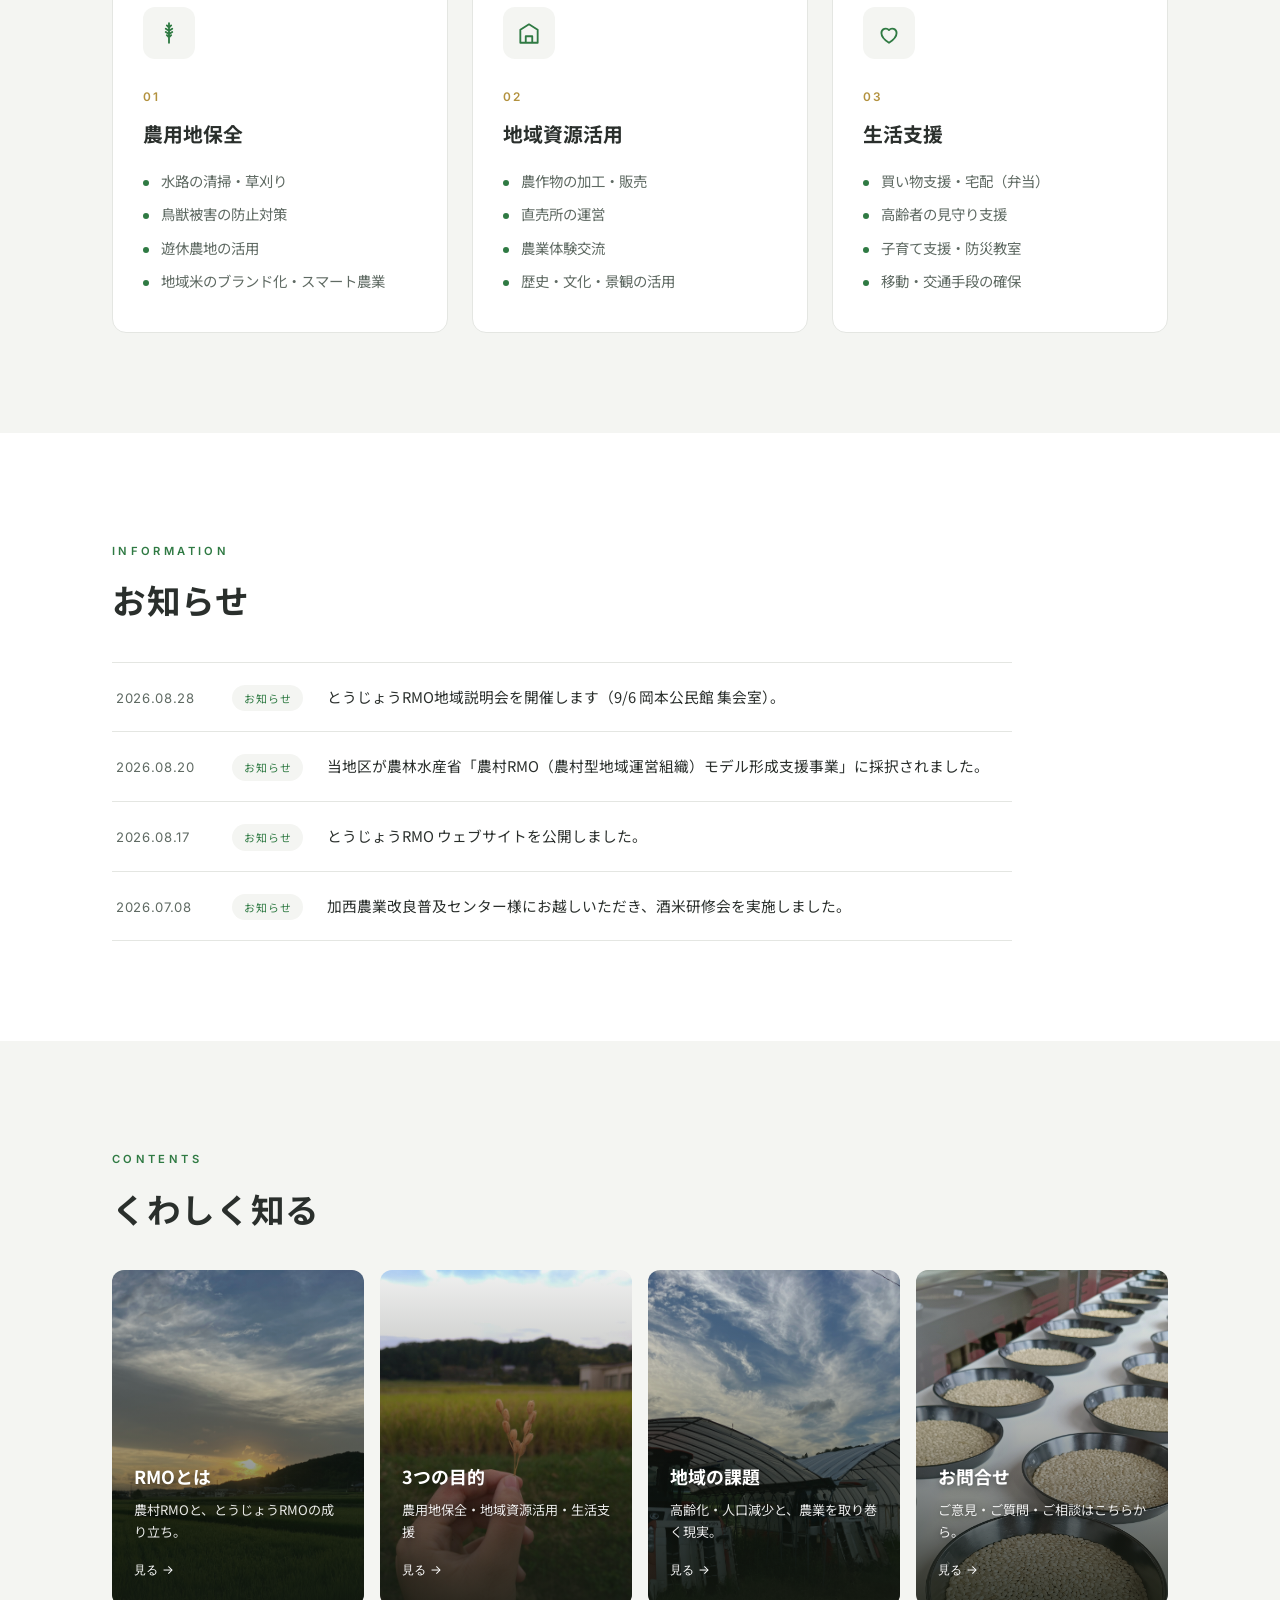
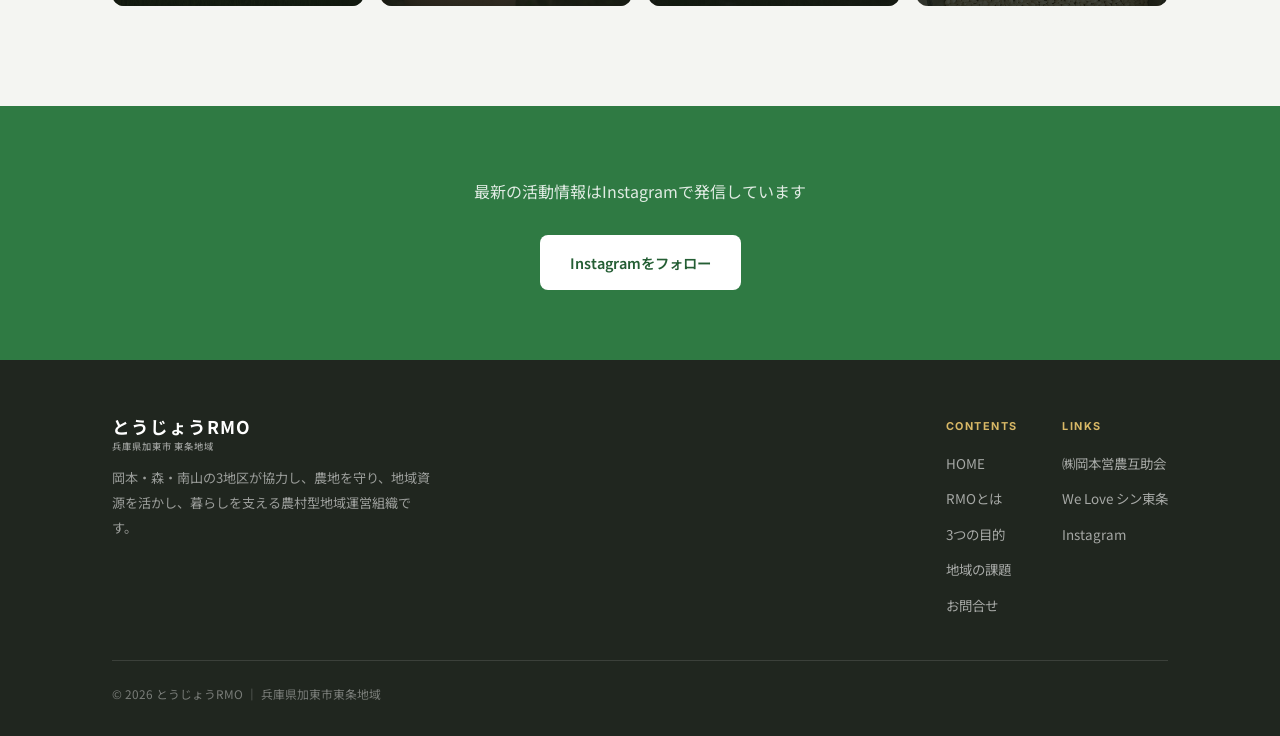
==== commit 58b96499: "Update index.html" ====
--- a/index.html
+++ b/index.html
@@ -159,8 +159,8 @@
 <!-- ===== CTA ===== -->
 <section class="cta">
   <div class="wrap">
-    <p>地域の再興に向けて、多くの皆様のご協力をお願いいたします。</p>
-    <a href="contact.html" class="btn">お問合せはこちら →</a>
+    <p>最新の活動情報はInstagramで発信しています</p>
+    <a href="https://www.instagram.com/kato.agri.japan/" class="btn">Instagramをフォロー</a>
   </div>
 </section>
 <!-- ===== フッター（common.js が挿入） ===== -->
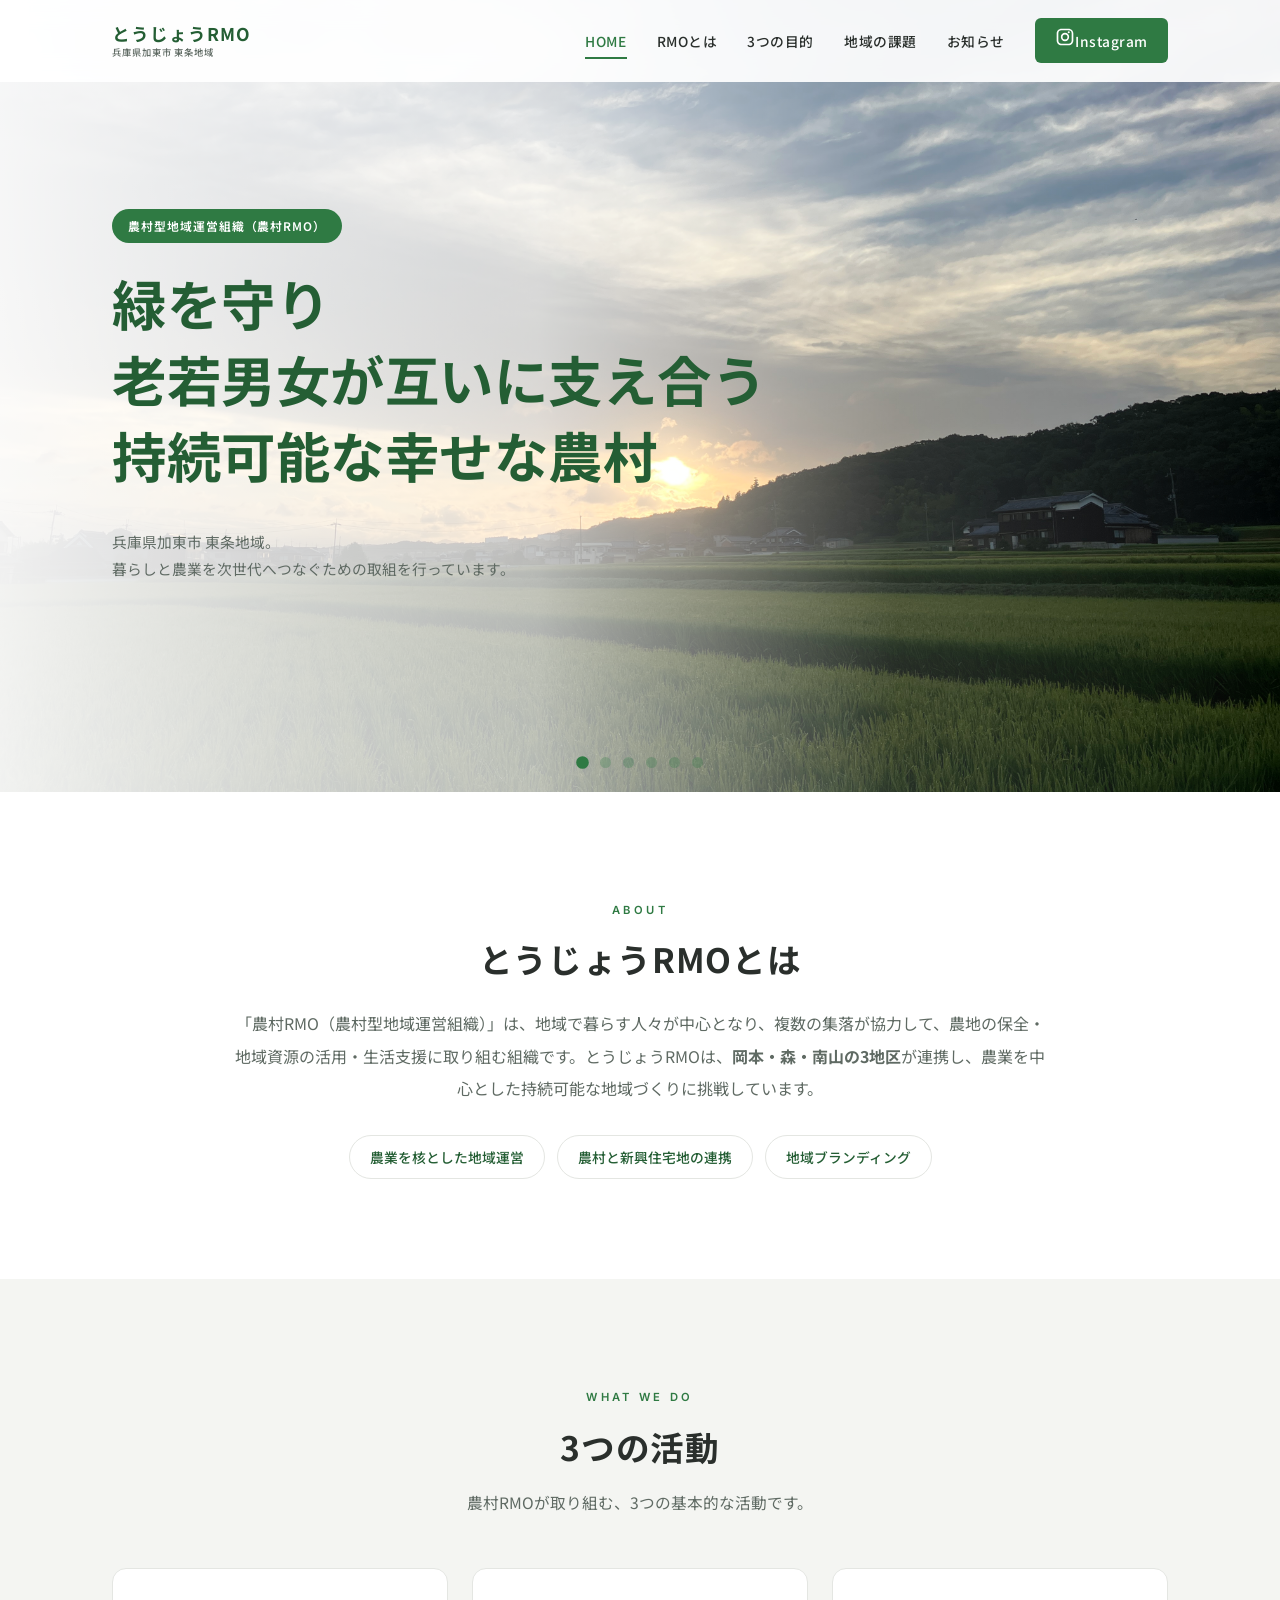
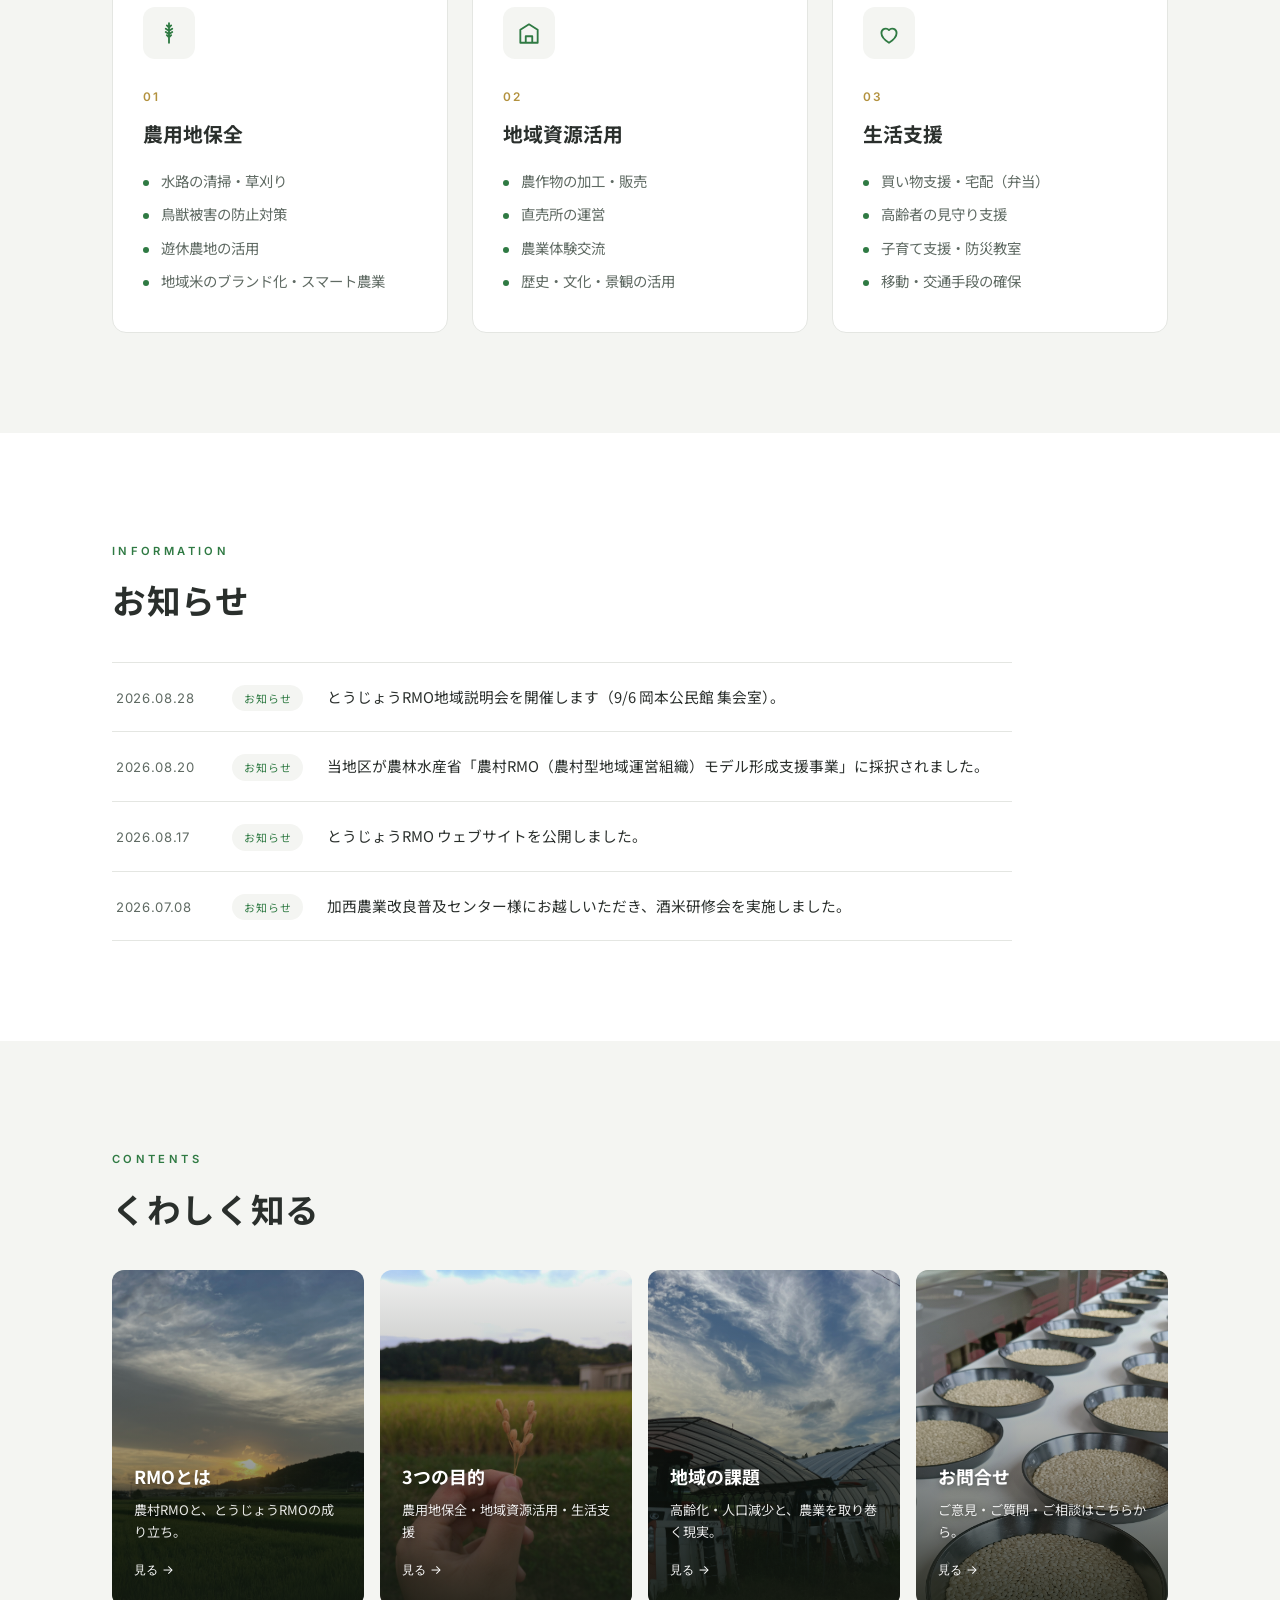
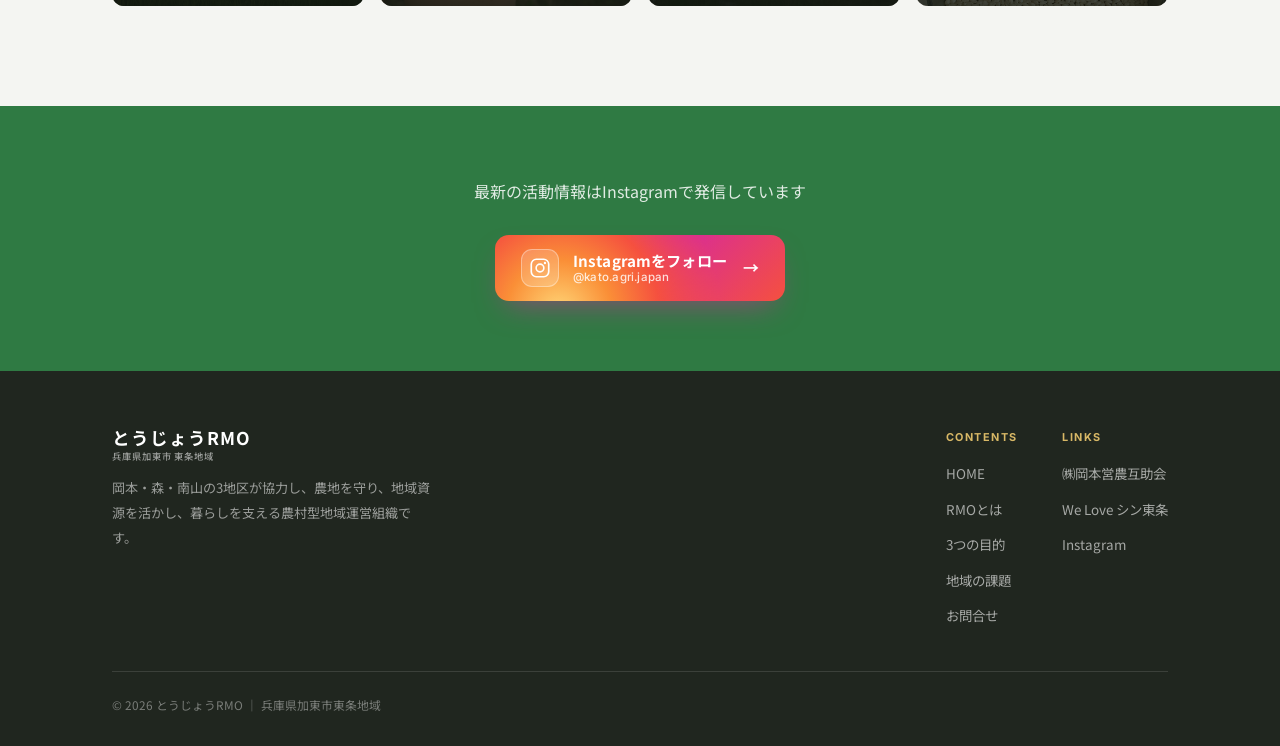
==== commit ed739d37: "Add files via upload" ====
--- a/index.html
+++ b/index.html
@@ -160,7 +160,20 @@
 <section class="cta">
   <div class="wrap">
     <p>最新の活動情報はInstagramで発信しています</p>
-    <a href="https://www.instagram.com/kato.agri.japan/" class="btn">Instagramをフォロー</a>
+    <a href="https://www.instagram.com/kato.agri.japan/" class="btn btn-ig" target="_blank" rel="noopener" aria-label="Instagram @kato.agri.japan をフォロー">
+      <span class="ig-icon" aria-hidden="true">
+        <svg width="22" height="22" viewBox="0 0 24 24" fill="none">
+          <rect x="2.5" y="2.5" width="19" height="19" rx="5.5" stroke="currentColor" stroke-width="1.8"/>
+          <circle cx="12" cy="12" r="4.2" stroke="currentColor" stroke-width="1.8"/>
+          <circle cx="17.4" cy="6.6" r="1.3" fill="currentColor"/>
+        </svg>
+      </span>
+      <span class="ig-label">
+        <span class="ig-main">Instagramをフォロー</span>
+        <span class="ig-handle">@kato.agri.japan</span>
+      </span>
+      <span class="ig-arrow" aria-hidden="true">→</span>
+    </a>
   </div>
 </section>
 <!-- ===== フッター（common.js が挿入） ===== -->
--- a/style.css
+++ b/style.css
@@ -156,6 +156,70 @@
 .cta p{color:rgba(255,255,255,.85);font-weight:400;margin-bottom:28px;}
 .cta .btn{background:#fff;color:var(--green-deep);}
 .cta .btn:hover{background:#f0f0ec;}
+/* ---------- Instagram CTA ボタン（ブランドグラデーション） ---------- */
+.cta .btn-ig, .btn-ig{
+  position:relative;
+  overflow:hidden;
+  align-items:center;
+  gap:14px;
+  padding:14px 26px;
+  border-radius:14px;
+  color:#fff !important;
+  font-weight:700;
+  letter-spacing:.01em;
+  /* Instagramの公式カラーを再現した放射状＋斜めグラデーション */
+  background:
+    radial-gradient(circle at 22% 118%, #ffd778 0%, #fa8f37 22%, #f5503f 42%, transparent 68%),
+    linear-gradient(135deg, #7a3ef0 0%, #d6299e 48%, #f5503f 100%);
+  box-shadow:0 14px 30px -12px rgba(214,41,158,.6);
+  transition:transform .3s var(--ease), box-shadow .3s var(--ease), filter .3s;
+}
+.cta .btn-ig:hover, .btn-ig:hover{
+  transform:translateY(-3px);
+  box-shadow:0 22px 44px -14px rgba(214,41,158,.72);
+  filter:saturate(1.08);
+  color:#fff !important;
+  /* ベースと同じグラデーションを明示（既存 .cta .btn:hover の上書きを防ぐ） */
+  background:
+    radial-gradient(circle at 22% 118%, #ffd778 0%, #fa8f37 22%, #f5503f 42%, transparent 68%),
+    linear-gradient(135deg, #7a3ef0 0%, #d6299e 48%, #f5503f 100%);
+}
+.btn-ig:active{transform:translateY(-1px);}
+.btn-ig:focus-visible{outline:3px solid rgba(255,255,255,.85);outline-offset:3px;}
+/* アイコン用の白い丸バッジ */
+.btn-ig .ig-icon{
+  display:inline-flex;align-items:center;justify-content:center;
+  width:38px;height:38px;flex:0 0 auto;border-radius:11px;
+  background:rgba(255,255,255,.18);
+  border:1px solid rgba(255,255,255,.35);
+  color:#fff;transition:background .3s;
+}
+.btn-ig:hover .ig-icon{background:rgba(255,255,255,.28);}
+/* ラベル（2段組み：メイン＋ハンドル） */
+.btn-ig .ig-label{display:flex;flex-direction:column;line-height:1.25;text-align:left;}
+.btn-ig .ig-main{font-size:.95rem;font-weight:700;}
+.btn-ig .ig-handle{
+  font-family:"Inter",sans-serif;font-weight:500;
+  font-size:.72rem;letter-spacing:.02em;color:rgba(255,255,255,.82);
+}
+/* 矢印 */
+.btn-ig .ig-arrow{
+  margin-left:2px;font-size:1rem;font-weight:700;
+  transition:transform .3s var(--ease);
+}
+.btn-ig:hover .ig-arrow{transform:translateX(4px);}
+/* ホバー時に光沢が横切るアニメーション */
+.btn-ig::before{
+  content:"";position:absolute;top:0;left:-60%;width:45%;height:100%;
+  background:linear-gradient(100deg,transparent,rgba(255,255,255,.35),transparent);
+  transform:skewX(-18deg);transition:left .6s var(--ease);pointer-events:none;
+}
+.btn-ig:hover::before{left:120%;}
+@media(max-width:520px){
+  .btn-ig{padding:13px 20px;gap:11px;}
+  .btn-ig .ig-icon{width:34px;height:34px;}
+  .btn-ig .ig-main{font-size:.9rem;}
+}
 /* ---------- フッター ---------- */
 footer{background:#20261f;color:rgba(255,255,255,.6);padding:56px 0 30px;}
 .foot-top{display:flex;justify-content:space-between;gap:36px;flex-wrap:wrap;
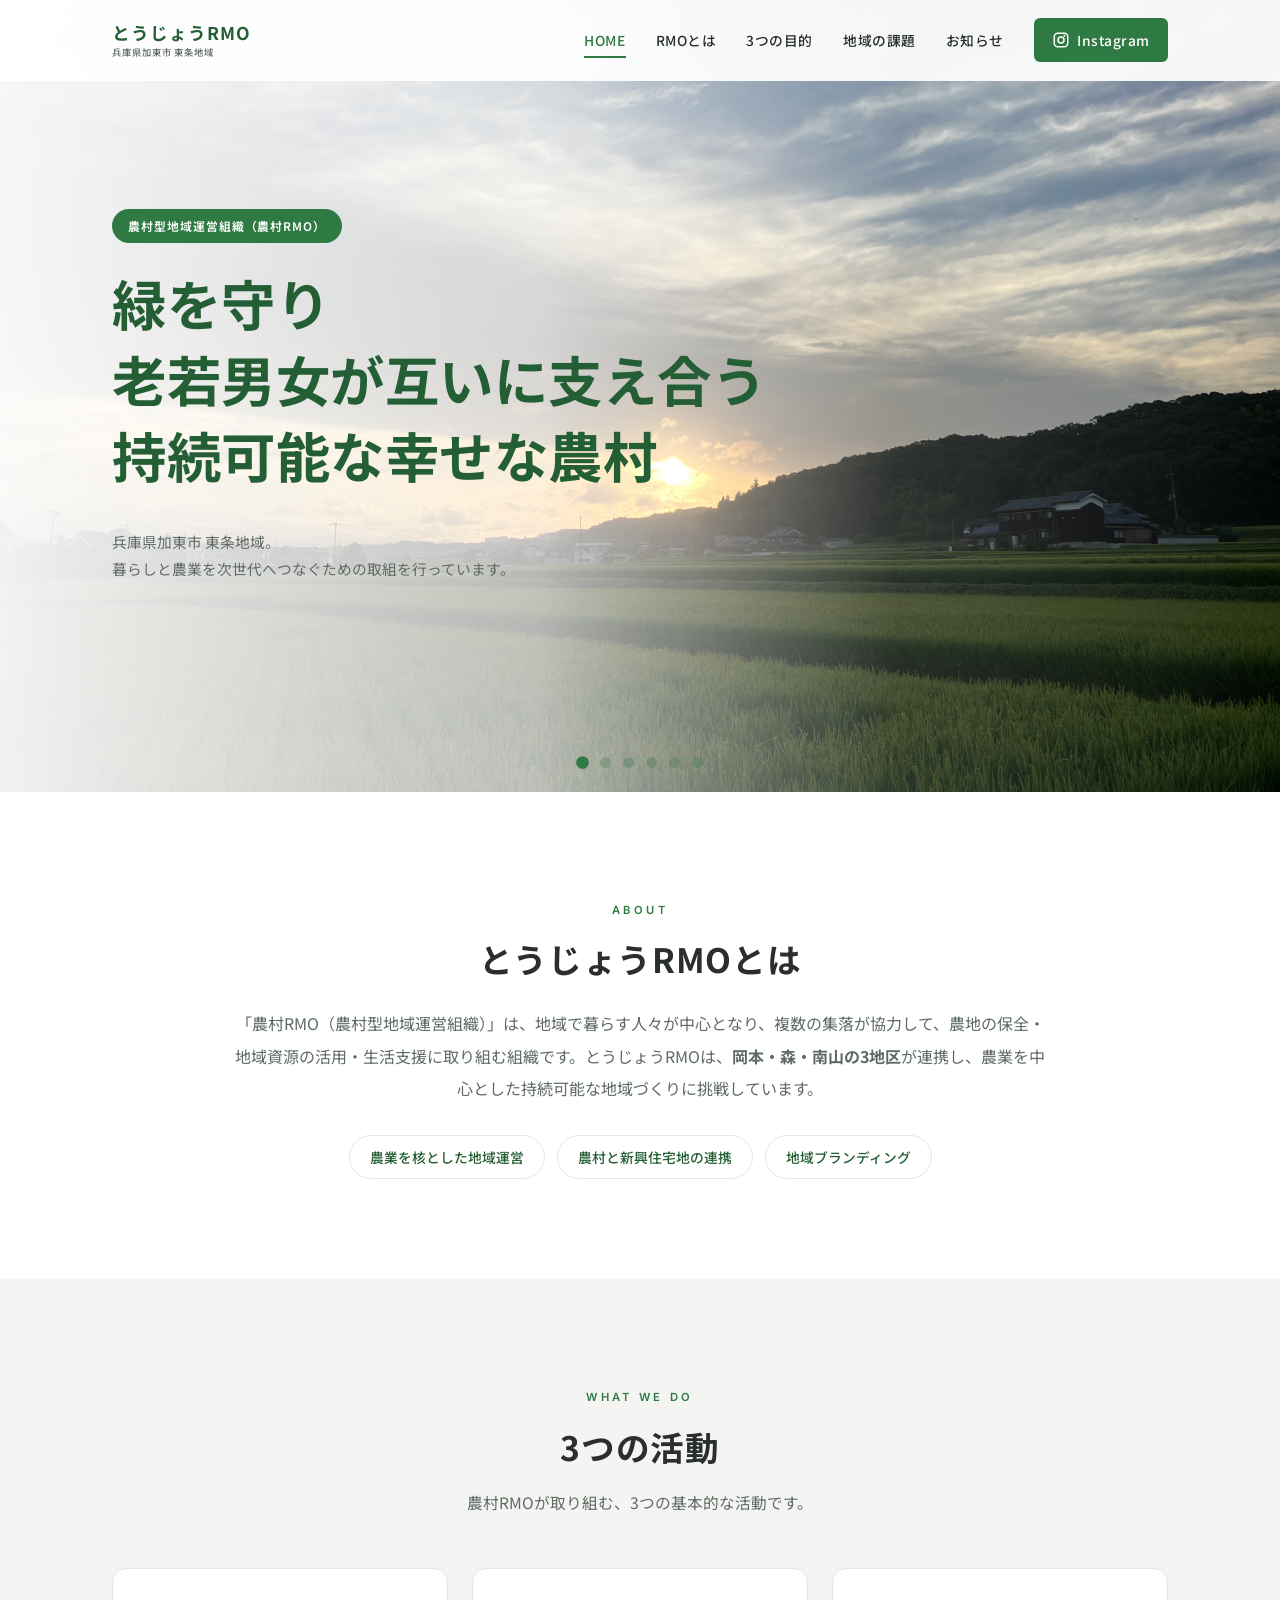
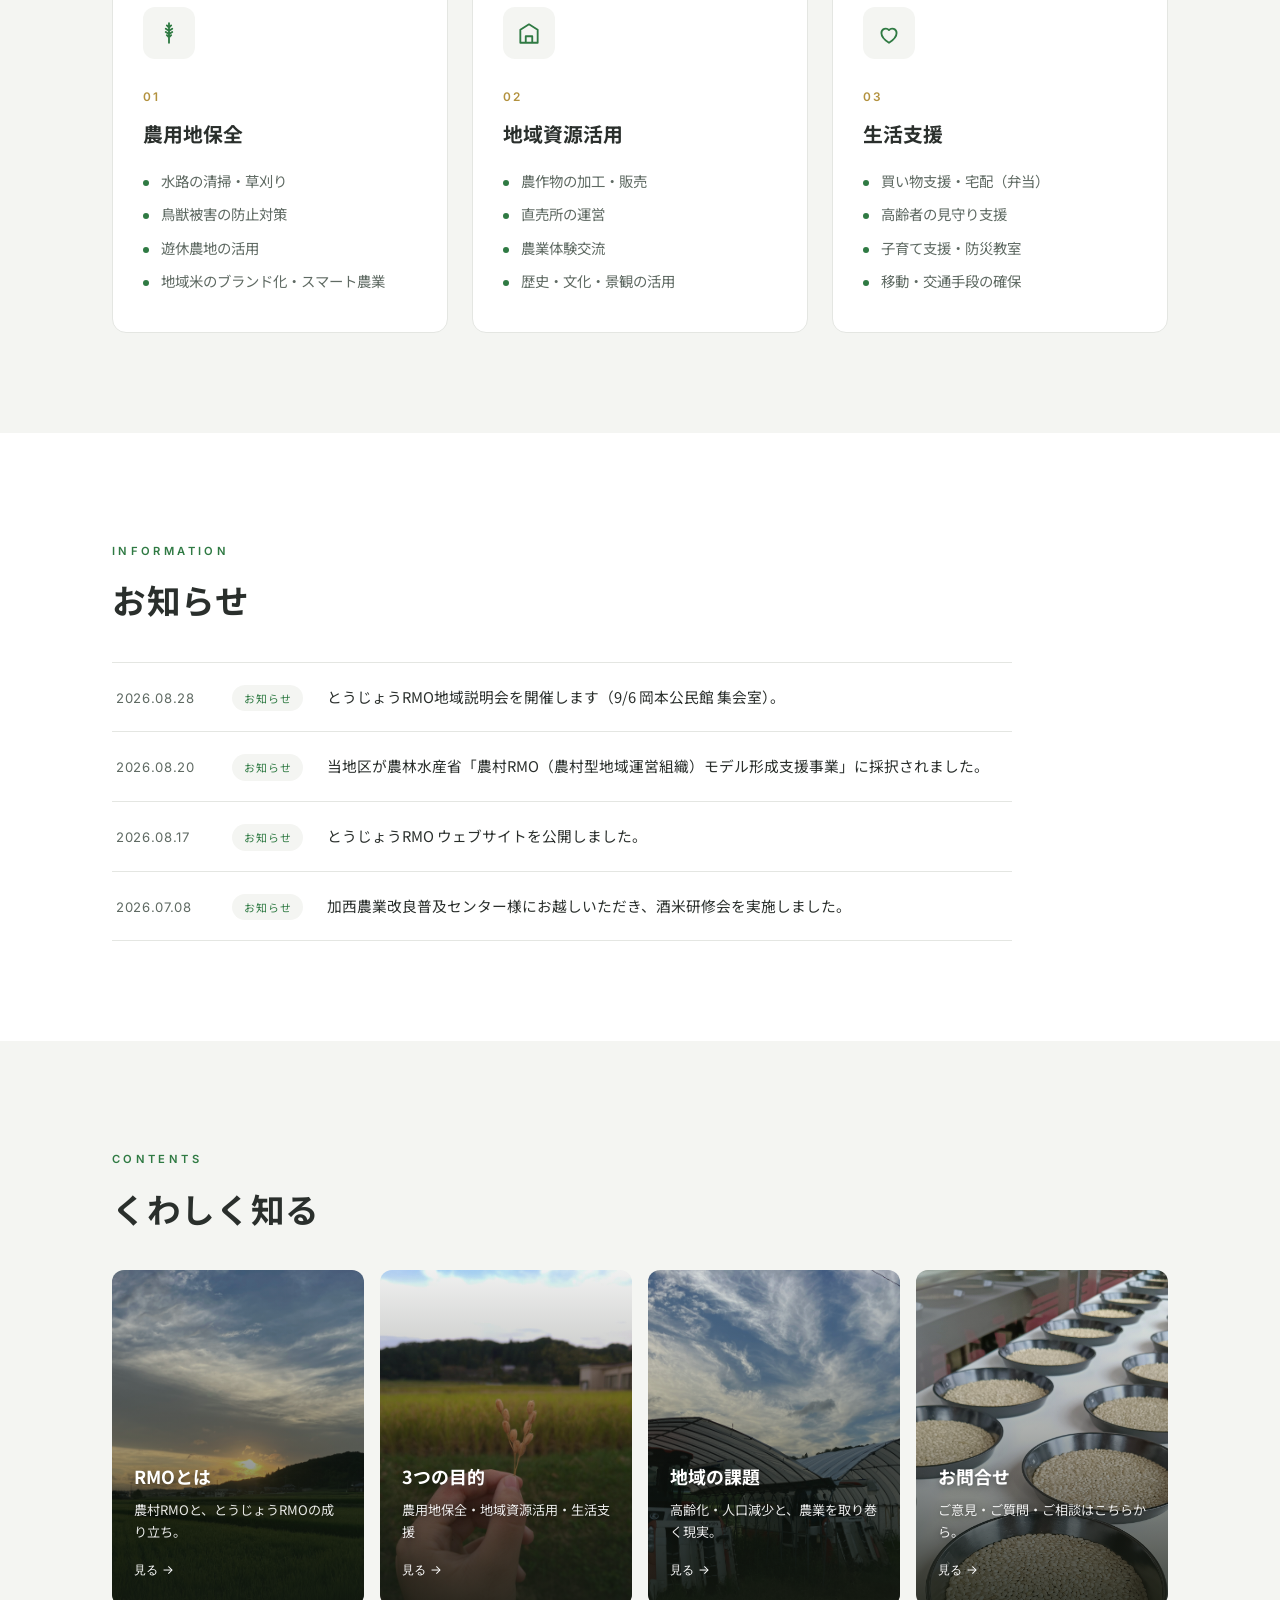
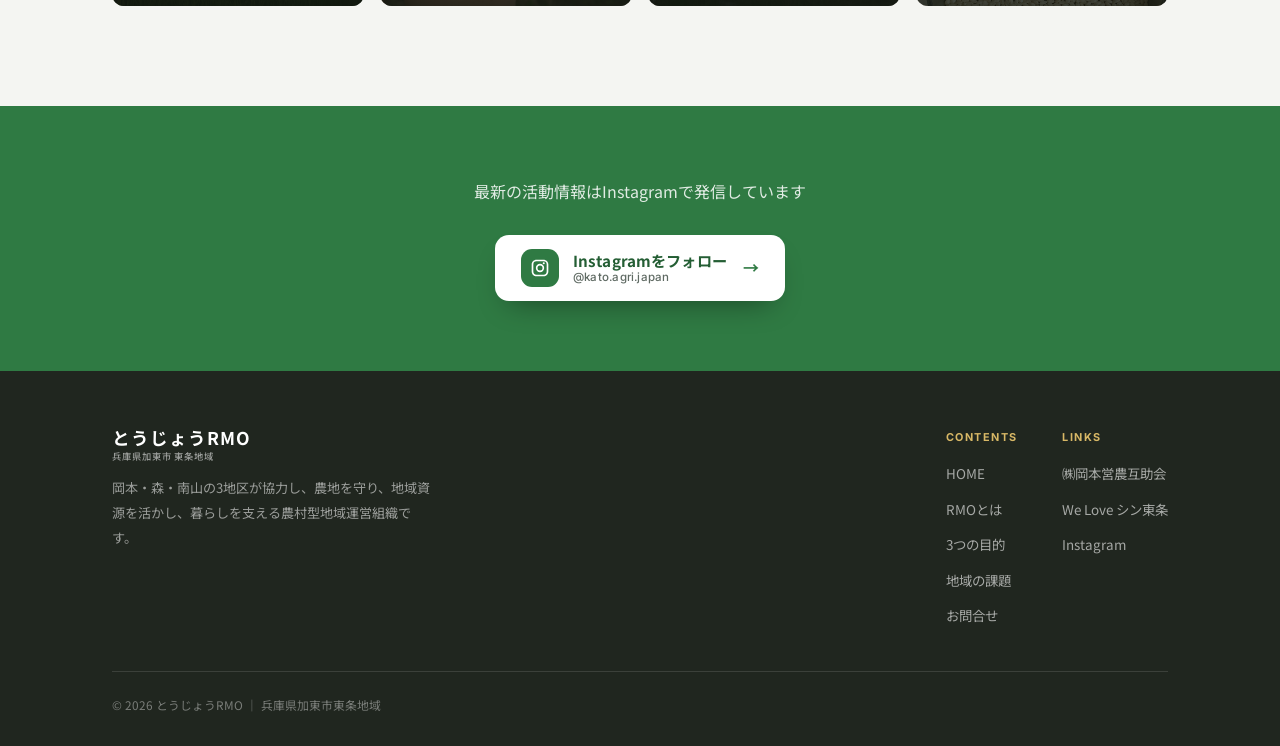
==== commit 32f1802b: "Add files via upload" ====
--- a/index.html
+++ b/index.html
@@ -162,10 +162,8 @@
     <p>最新の活動情報はInstagramで発信しています</p>
     <a href="https://www.instagram.com/kato.agri.japan/" class="btn btn-ig" target="_blank" rel="noopener" aria-label="Instagram @kato.agri.japan をフォロー">
       <span class="ig-icon" aria-hidden="true">
-        <svg width="22" height="22" viewBox="0 0 24 24" fill="none">
-          <rect x="2.5" y="2.5" width="19" height="19" rx="5.5" stroke="currentColor" stroke-width="1.8"/>
-          <circle cx="12" cy="12" r="4.2" stroke="currentColor" stroke-width="1.8"/>
-          <circle cx="17.4" cy="6.6" r="1.3" fill="currentColor"/>
+        <svg width="20" height="20" viewBox="0 0 24 24" fill="currentColor">
+          <path d="M7.75 2C4.57 2 2 4.57 2 7.75v8.5C2 19.43 4.57 22 7.75 22h8.5C19.43 22 22 19.43 22 16.25v-8.5C22 4.57 19.43 2 16.25 2h-8.5zm0 2h8.5A3.75 3.75 0 0 1 20 7.75v8.5A3.75 3.75 0 0 1 16.25 20h-8.5A3.75 3.75 0 0 1 4 16.25v-8.5A3.75 3.75 0 0 1 7.75 4zm8.75 1a1.25 1.25 0 1 0 0 2.5 1.25 1.25 0 0 0 0-2.5zM12 7a5 5 0 1 0 0 10 5 5 0 0 0 0-10zm0 2a3 3 0 1 1 0 6 3 3 0 0 1 0-6z"/>
         </svg>
       </span>
       <span class="ig-label">
--- a/style.css
+++ b/style.css
@@ -58,7 +58,8 @@
   background:var(--green);transition:width .3s var(--ease);}
 .nav-links a:hover{color:var(--green);}
 .nav-links a:hover::after{width:100%;}
-.nav-links .btn-nav{background:var(--green);color:#fff;padding:9px 20px;border-radius:6px;}
+.nav-links .btn-nav{display:inline-flex;align-items:center;gap:7px;background:var(--green);color:#fff;padding:9px 18px;border-radius:6px;}
+.nav-links .btn-nav svg{display:block;flex:0 0 auto;width:18px;height:18px;}
 .nav-links .btn-nav::after{display:none;}
 .nav-links .btn-nav:hover{background:var(--green-deep);color:#fff;}
 /* いま開いているページのメニューを強調 */
@@ -156,7 +157,7 @@
 .cta p{color:rgba(255,255,255,.85);font-weight:400;margin-bottom:28px;}
 .cta .btn{background:#fff;color:var(--green-deep);}
 .cta .btn:hover{background:#f0f0ec;}
-/* ---------- Instagram CTA ボタン（ブランドグラデーション） ---------- */
+/* ---------- Instagram CTA ボタン（サイト共通トーン：白ボタン×グリーン） ---------- */
 .cta .btn-ig, .btn-ig{
   position:relative;
   overflow:hidden;
@@ -164,54 +165,47 @@
   gap:14px;
   padding:14px 26px;
   border-radius:14px;
-  color:#fff !important;
+  color:var(--green-deep) !important;
   font-weight:700;
   letter-spacing:.01em;
-  /* Instagramの公式カラーを再現した放射状＋斜めグラデーション */
-  background:
-    radial-gradient(circle at 22% 118%, #ffd778 0%, #fa8f37 22%, #f5503f 42%, transparent 68%),
-    linear-gradient(135deg, #7a3ef0 0%, #d6299e 48%, #f5503f 100%);
-  box-shadow:0 14px 30px -12px rgba(214,41,158,.6);
-  transition:transform .3s var(--ease), box-shadow .3s var(--ease), filter .3s;
+  background:#fff;
+  box-shadow:0 14px 30px -14px rgba(0,0,0,.45);
+  transition:transform .3s var(--ease), box-shadow .3s var(--ease), background .3s;
 }
 .cta .btn-ig:hover, .btn-ig:hover{
   transform:translateY(-3px);
-  box-shadow:0 22px 44px -14px rgba(214,41,158,.72);
-  filter:saturate(1.08);
-  color:#fff !important;
-  /* ベースと同じグラデーションを明示（既存 .cta .btn:hover の上書きを防ぐ） */
-  background:
-    radial-gradient(circle at 22% 118%, #ffd778 0%, #fa8f37 22%, #f5503f 42%, transparent 68%),
-    linear-gradient(135deg, #7a3ef0 0%, #d6299e 48%, #f5503f 100%);
-}
-.btn-ig:active{transform:translateY(-1px);}
-.btn-ig:focus-visible{outline:3px solid rgba(255,255,255,.85);outline-offset:3px;}
-/* アイコン用の白い丸バッジ */
+  box-shadow:0 22px 44px -16px rgba(0,0,0,.5);
+  background:#f4f6f2;
+  color:var(--green-deep) !important;
+}
+.cta .btn-ig:active, .btn-ig:active{transform:translateY(-1px);}
+.cta .btn-ig:focus-visible, .btn-ig:focus-visible{outline:3px solid rgba(255,255,255,.9);outline-offset:3px;}
+/* アイコン用の丸バッジ（グリーン） */
 .btn-ig .ig-icon{
   display:inline-flex;align-items:center;justify-content:center;
   width:38px;height:38px;flex:0 0 auto;border-radius:11px;
-  background:rgba(255,255,255,.18);
-  border:1px solid rgba(255,255,255,.35);
+  background:var(--green);
   color:#fff;transition:background .3s;
 }
-.btn-ig:hover .ig-icon{background:rgba(255,255,255,.28);}
+.btn-ig .ig-icon svg{display:block;}
+.btn-ig:hover .ig-icon{background:var(--green-deep);}
 /* ラベル（2段組み：メイン＋ハンドル） */
 .btn-ig .ig-label{display:flex;flex-direction:column;line-height:1.25;text-align:left;}
-.btn-ig .ig-main{font-size:.95rem;font-weight:700;}
+.btn-ig .ig-main{font-size:.95rem;font-weight:700;color:var(--green-deep);}
 .btn-ig .ig-handle{
   font-family:"Inter",sans-serif;font-weight:500;
-  font-size:.72rem;letter-spacing:.02em;color:rgba(255,255,255,.82);
+  font-size:.72rem;letter-spacing:.02em;color:var(--ink-soft);
 }
 /* 矢印 */
 .btn-ig .ig-arrow{
-  margin-left:2px;font-size:1rem;font-weight:700;
+  margin-left:2px;font-size:1rem;font-weight:700;color:var(--green);
   transition:transform .3s var(--ease);
 }
 .btn-ig:hover .ig-arrow{transform:translateX(4px);}
 /* ホバー時に光沢が横切るアニメーション */
 .btn-ig::before{
   content:"";position:absolute;top:0;left:-60%;width:45%;height:100%;
-  background:linear-gradient(100deg,transparent,rgba(255,255,255,.35),transparent);
+  background:linear-gradient(100deg,transparent,rgba(47,122,67,.12),transparent);
   transform:skewX(-18deg);transition:left .6s var(--ease);pointer-events:none;
 }
 .btn-ig:hover::before{left:120%;}
